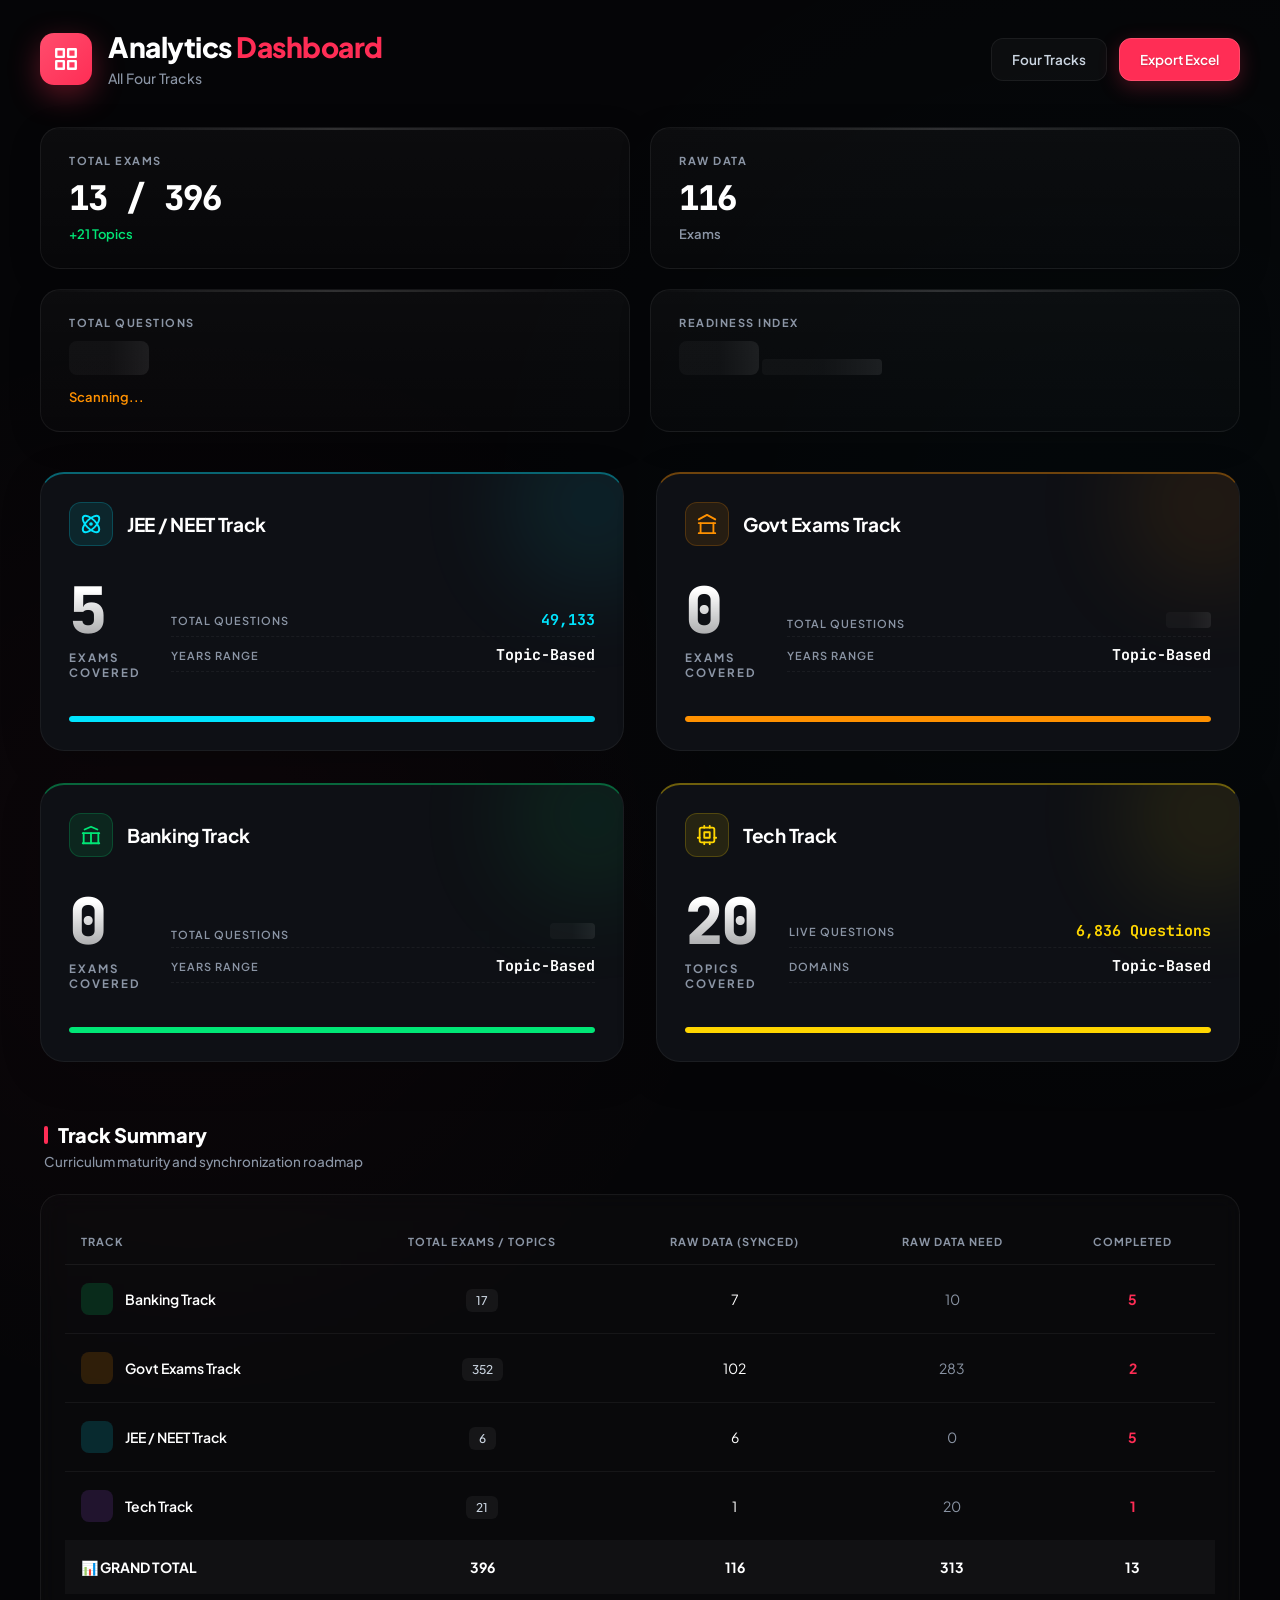
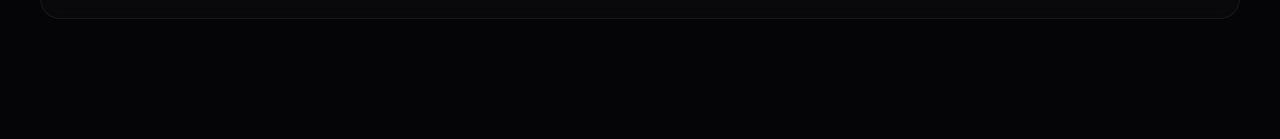
==== index.html @ f1a3d976 "feat: replace quick notes section with a track summary table and update dashboard stats layout" ====
<!DOCTYPE html>
<html lang="en">

<head>
  <meta charset="UTF-8">
  <meta name="viewport" content="width=device-width, initial-scale=1.0">
  <title>EduPath — Hackathon Analytics Dashboard</title>
  <link
    href="https://fonts.googleapis.com/css2?family=Plus+Jakarta+Sans:wght@400;500;600;700;800&family=JetBrains+Mono:wght@400;500;600;700;800&display=swap"
    rel="stylesheet">
  <style>
    :root {
      --bg-primary: #050507;
      --bg-secondary: #0a0b0f;
      --bg-card: #0e1015;
      --bg-elevated: #151820;
      --accent: #FF2D55;
      --accent-dim: rgba(255, 45, 85, 0.12);
      --accent-border: rgba(255, 45, 85, 0.28);
      --border: rgba(255, 255, 255, 0.06);
      --border-hover: rgba(255, 255, 255, 0.12);
      --text-primary: #FFFFFF;
      --text-secondary: #CBD5E1;
      --text-muted: #8b95a5;

      --green: #00E676;
      --green-dim: rgba(0, 230, 118, 0.10);
      --orange: #FF9100;
      --orange-dim: rgba(255, 145, 0, 0.10);
      --red: #FF3D00;
      --red-dim: rgba(255, 61, 0, 0.10);
      --blue: #00E5FF;
      --blue-dim: rgba(0, 229, 255, 0.10);
      --purple: #FFD600;
      --purple-dim: rgba(255, 214, 0, 0.10);

      --ease: cubic-bezier(0.25, 1, 0.5, 1);
      --spring: cubic-bezier(0.34, 1.56, 0.64, 1);
    }

    * {
      margin: 0;
      padding: 0;
      box-sizing: border-box;
    }

    body {
      font-family: 'Plus Jakarta Sans', sans-serif;
      background: var(--bg-primary);
      background-image:
        radial-gradient(circle at 15% 50%, rgba(255, 45, 85, 0.03) 0%, transparent 40%),
        radial-gradient(circle at 85% 30%, rgba(0, 229, 255, 0.02) 0%, transparent 40%);
      color: var(--text-primary);
      min-height: 100vh;
      padding: 32px 40px 60px;
      -webkit-font-smoothing: antialiased;
    }

    @keyframes fadeUp {
      from {
        opacity: 0;
        transform: translateY(24px);
      }

      to {
        opacity: 1;
        transform: translateY(0);
      }
    }

    /* ── HEADER ── */
    .header {
      max-width: 100%;
      margin: 0 auto 40px;
      display: flex;
      justify-content: space-between;
      align-items: center;
      animation: fadeUp 0.6s var(--ease) both;
    }

    .logo-area {
      display: flex;
      align-items: center;
      gap: 16px;
    }

    .logo-box {
      width: 52px;
      height: 52px;
      background: linear-gradient(135deg, #ff4d6d, var(--accent));
      border-radius: 14px;
      display: flex;
      align-items: center;
      justify-content: center;
      box-shadow: 0 10px 30px rgba(255, 45, 85, 0.35);
    }

    .logo-box svg {
      width: 26px;
      height: 26px;
      color: #fff;
    }

    .title-h {
      font-size: 28px;
      font-weight: 800;
      letter-spacing: -0.5px;
      line-height: 1.1;
    }

    .title-h span {
      color: var(--accent);
    }

    .sub-h {
      font-size: 14px;
      color: var(--text-muted);
      margin-top: 6px;
      font-weight: 500;
      letter-spacing: 0.2px;
    }

    .nav-group {
      display: flex;
      gap: 12px;
    }

    .nav-btn {
      padding: 12px 20px;
      background: rgba(255, 255, 255, 0.03);
      border: 1px solid var(--border);
      backdrop-filter: blur(10px);
      border-radius: 12px;
      color: var(--text-secondary);
      text-decoration: none;
      font-size: 13.5px;
      font-weight: 600;
      transition: all 0.25s var(--ease);
    }

    .nav-btn:hover {
      background: rgba(255, 255, 255, 0.08);
      border-color: var(--border-hover);
      transform: translateY(-2px);
      color: #fff;
    }

    .nav-btn.primary {
      background: var(--accent);
      border: 1px solid #ff4d6d;
      color: #fff;
      box-shadow: 0 6px 20px rgba(255, 45, 85, 0.25);
      text-shadow: 0 1px 2px rgba(0, 0, 0, 0.2);
    }

    .nav-btn.primary:hover {
      background: #ff1a43;
      box-shadow: 0 8px 26px rgba(255, 45, 85, 0.4);
    }

    /* ── TOP STATS ── */
    .stats-grid {
      display: grid;
      grid-template-columns: repeat(4, 1fr);
      gap: 20px;
      max-width: 100%;
      margin: 0 auto 40px;
      animation: fadeUp 0.6s 0.1s var(--ease) both;
    }

    .stat-card {
      background: linear-gradient(180deg, rgba(255, 255, 255, 0.03) 0%, rgba(255, 255, 255, 0.01) 100%);
      border: 1px solid var(--border);
      padding: 26px 28px;
      border-radius: 20px;
      position: relative;
      overflow: hidden;
      box-shadow: 0 8px 32px rgba(0, 0, 0, 0.2);
    }

    .stat-card::after {
      content: '';
      position: absolute;
      top: 0;
      left: 0;
      right: 0;
      height: 2px;
      background: linear-gradient(90deg, transparent, rgba(255, 255, 255, 0.15), transparent);
    }

    .stat-label {
      font-size: 11px;
      font-weight: 700;
      text-transform: uppercase;
      letter-spacing: 1.5px;
      color: var(--text-muted);
      margin-bottom: 12px;
      display: block;
    }

    .stat-value {
      font-family: 'JetBrains Mono', monospace;
      font-size: 34px;
      font-weight: 800;
      color: #fff;
      line-height: 1.1;
      letter-spacing: -1px;
    }

    .stat-trend {
      font-size: 13px;
      margin-top: 10px;
      font-weight: 600;
      display: flex;
      align-items: center;
      gap: 6px;
    }

    .trend-up {
      color: var(--green);
    }

    .trend-neutral {
      color: var(--orange);
    }

    /* ── MAIN CONTENT ── */
    .dashboard-main {
      max-width: 100%;
      margin: 0 auto;
      display: block;
      animation: fadeUp 0.6s 0.2s var(--ease) both;
    }

    .cat-reports {
      display: grid;
      grid-template-columns: repeat(4, 1fr);
      gap: 32px;
      margin-bottom: 60px;
    }

    /* ── TRACK CARDS ── */
    .report-box {
      background: var(--bg-card);
      border: 1px solid var(--border);
      border-radius: 24px;
      padding: 28px;
      transition: transform 0.4s var(--spring), border-color 0.3s, box-shadow 0.4s;
      text-decoration: none;
      color: inherit;
      display: flex;
      flex-direction: column;
      justify-content: space-between;
      position: relative;
      overflow: hidden;
      box-shadow: 0 10px 40px rgba(0, 0, 0, 0.2);
    }

    .report-box:hover {
      transform: translateY(-4px) scale(1.01);
      border-color: rgba(255, 255, 255, 0.15);
    }

    .box-glow {
      position: absolute;
      top: -40px;
      right: -40px;
      width: 140px;
      height: 140px;
      border-radius: 50%;
      filter: blur(60px);
      opacity: 0.15;
      pointer-events: none;
      transition: opacity 0.4s;
    }

    .report-box:hover .box-glow {
      opacity: 0.35;
    }

    .box-head {
      display: flex;
      align-items: center;
      gap: 14px;
      position: relative;
      z-index: 2;
    }

    .box-icon {
      width: 44px;
      height: 44px;
      border-radius: 12px;
      display: flex;
      align-items: center;
      justify-content: center;
      border: 1px solid rgba(255, 255, 255, 0.05);
    }

    .box-icon svg {
      width: 22px;
      height: 22px;
    }

    .box-title {
      font-size: 19px;
      font-weight: 700;
      letter-spacing: -0.3px;
      color: #fff;
    }

    .box-body {
      display: flex;
      align-items: flex-end;
      justify-content: space-between;
      margin: 32px 0 24px;
      position: relative;
      z-index: 2;
    }

    .box-main-stat {
      display: flex;
      flex-direction: column;
    }

    .main-stat-num {
      font-size: 64px;
      font-weight: 800;
      line-height: 1;
      font-family: 'JetBrains Mono', monospace;
      letter-spacing: -2px;
      margin-bottom: 8px;
      background: linear-gradient(180deg, #fff 20%, rgba(255, 255, 255, 0.6) 100%);
      -webkit-background-clip: text;
      background-clip: text;
      -webkit-text-fill-color: transparent;
    }

    .main-stat-lbl {
      font-size: 11.5px;
      font-weight: 700;
      text-transform: uppercase;
      letter-spacing: 2px;
      color: var(--text-muted);
    }

    .box-sub-stats {
      width: 100%;
      display: block;
    }

    .m-row {
      display: flex;
      flex-direction: row;
      justify-content: space-between;
      align-items: baseline;
      margin-bottom: 8px;
      border-bottom: 1px dashed rgba(255, 255, 255, 0.05);
      padding-bottom: 6px;
    }

    .m-lbl {
      font-size: 11px;
      color: var(--text-muted);
      font-weight: 600;
      text-transform: uppercase;
      letter-spacing: 1px;
    }

    .m-val {
      font-family: 'JetBrains Mono', monospace;
      font-size: 15px;
      font-weight: 700;
      color: #fff;
    }

    .progress-bg {
      height: 6px;
      background: rgba(255, 255, 255, 0.06);
      border-radius: 10px;
      overflow: hidden;
      position: relative;
      z-index: 2;
      margin-top: 12px;
    }

    .progress-fill {
      height: 100%;
      border-radius: 10px;
      transition: width 1s var(--ease);
      box-shadow: 0 0 10px currentColor;
    }

    .progress-text {
      display: block;
      text-align: right;
      font-size: 11px;
      font-weight: 700;
      font-family: 'JetBrains Mono', monospace;
      margin-top: 6px;
      letter-spacing: 0.5px;
      z-index: 2;
      position: relative;
    }

    /* ── UTILS ── */
    .ic-entrance {
      background: var(--blue-dim);
      color: var(--blue);
      border-color: rgba(0, 229, 255, 0.2);
    }

    .ic-govt {
      background: var(--orange-dim);
      color: var(--orange);
      border-color: rgba(255, 145, 0, 0.2);
    }

    .ic-banking {
      background: var(--green-dim);
      color: var(--green);
      border-color: rgba(0, 230, 118, 0.2);
    }

    .ic-tech {
      background: var(--purple-dim);
      color: var(--purple);
      border-color: rgba(255, 214, 0, 0.2);
    }


    @media (max-width: 1400px) {
      .dashboard-main {
        grid-template-columns: 1fr;
      }

      .cat-reports {
        grid-template-columns: repeat(2, 1fr);
      }

      .stats-grid {
        grid-template-columns: repeat(2, 1fr);
      }
    }

    @media (max-width: 800px) {
      .cat-reports {
        grid-template-columns: 1fr;
      }

      .stats-grid {
        grid-template-columns: 1fr;
      }

      .qn-grid {
        grid-template-columns: 1fr;
      }

      body {
        padding: 20px;
      }
    }

    /* ── SKELETON LOADER ── */
    @keyframes shimmer {
      0% {
        background-position: -200% 0;
      }

      100% {
        background-position: 200% 0;
      }
    }

    .skeleton:empty {
      display: inline-block;
      border-radius: 6px;
      background: linear-gradient(90deg, rgba(255, 255, 255, 0.03) 25%, rgba(255, 255, 255, 0.08) 50%, rgba(255, 255, 255, 0.03) 75%);
      background-size: 200% 100%;
      animation: shimmer 1.5s infinite linear;
      user-select: none;
      min-height: 1em;
    }

    .stat-value.skeleton:empty {
      min-width: 80px;
      height: 34px;
      border-radius: 8px;
    }

    .main-stat-num.skeleton:empty {
      min-width: 100px;
      height: 50px;
      border-radius: 12px;
      margin-bottom: 8px;
    }

    .m-val.skeleton:empty {
      min-width: 45px;
      height: 16px;
      border-radius: 4px;
    }

    .stat-trend.skeleton:empty {
      min-width: 120px;
      height: 16px;
      border-radius: 4px;
      margin-top: 10px;
    }

    /* ── TRACK SUMMARY TABLE ── */
    .summary-table-wrapper {
        margin: 0 0 40px;
        padding: 24px;
        background: rgba(255, 255, 255, 0.02);
        border: 1px solid var(--border);
        border-radius: 20px;
        overflow-x: auto;
        backdrop-filter: blur(10px);
    }
    .summary-table {
        width: 100%;
        border-collapse: collapse;
        color: var(--text-primary);
        font-size: 14px;
    }
    .summary-table th {
        padding: 16px;
        color: var(--text-muted);
        text-transform: uppercase;
        font-size: 11px;
        letter-spacing: 1px;
        border-bottom: 1px solid var(--border);
    }
    .summary-table th:not(:first-child), 
    .summary-table td:not(:first-child) {
        text-align: center;
    }
    .summary-table th:first-child,
    .summary-table td:first-child {
        text-align: left;
    }
    .summary-table td {
        padding: 18px 16px;
        border-bottom: 1px solid rgba(255,255,255,0.05);
        vertical-align: middle;
    }
    .summary-table tr:hover td {
        background: rgba(255,255,255,0.02);
    }
    .summary-table tr:last-child td {
        border-bottom: none;
    }
    .track-name-cell {
        display: flex;
        align-items: center;
        gap: 12px;
        font-weight: 600;
    }
    .track-icon {
        width: 32px;
        height: 32px;
        border-radius: 8px;
        display: flex;
        align-items: center;
        justify-content: center;
        font-size: 14px;
    }
    .track-icon.banking { background: rgba(0, 230, 118, 0.15); color: #00e676; }
    .track-icon.govt { background: rgba(255, 145, 0, 0.15); color: #ff9100; }
    .track-icon.jee { background: rgba(0, 229, 255, 0.15); color: #00e5ff; }
    .track-icon.tech { background: rgba(168, 85, 247, 0.15); color: #a855f7; }
    
    .count-pill {
        padding: 4px 10px;
        background: rgba(255,255,255,0.05);
        border-radius: 6px;
        font-size: 12px;
        font-weight: 500;
        color: var(--text-secondary);
    }
    .grand-total-row {
        background: rgba(255,255,255,0.03);
        font-weight: 700;
        color: #fff;
    }

    /* ── SECTION HEADERS ── */
    .qn-header {
      margin-bottom: 24px;
      padding-left: 4px;
    }
    .qn-title {
      font-size: 20px;
      font-weight: 800;
      color: #fff;
      letter-spacing: -0.3px;
      display: flex;
      align-items: center;
      gap: 10px;
    }
    .qn-title::before {
      content: '';
      width: 4px;
      height: 18px;
      background: var(--accent);
      border-radius: 4px;
    }
    .qn-sub {
      font-size: 13.5px;
      color: var(--text-muted);
      margin-top: 6px;
      font-weight: 500;
    }
  </style>
</head>

<body>

  <!-- ══ SVG SPRITE ══ -->
  <svg xmlns="http://www.w3.org/2000/svg" style="display:none">
    <symbol id="ic-dash" viewBox="0 0 24 24" fill="none" stroke="currentColor" stroke-width="2.2" stroke-linecap="round"
      stroke-linejoin="round">
      <rect x="3" y="3" width="7" height="7" />
      <rect x="14" y="3" width="7" height="7" />
      <rect x="14" y="14" width="7" height="7" />
      <rect x="3" y="14" width="7" height="7" />
    </symbol>
    <symbol id="ic-check" viewBox="0 0 24 24" fill="none" stroke="currentColor" stroke-width="3" stroke-linecap="round"
      stroke-linejoin="round">
      <polyline points="20 6 9 17 4 12" />
    </symbol>
    <symbol id="ic-msg" viewBox="0 0 24 24" fill="none" stroke="currentColor" stroke-width="2" stroke-linecap="round"
      stroke-linejoin="round">
      <path d="M21 15a2 2 0 0 1-2 2H7l-4 4V5a2 2 0 0 1 2-2h14a2 2 0 0 1 2 2z" />
    </symbol>
    <symbol id="ic-atom" viewBox="0 0 24 24" fill="none" stroke="currentColor" stroke-width="2" stroke-linecap="round"
      stroke-linejoin="round">
      <circle cx="12" cy="12" r="1" />
      <path
        d="M20.2 20.2c2.04-2.03.02-7.36-4.5-11.9-4.53-4.53-9.86-6.55-11.9-4.5-2.04 2.03-.02 7.36 4.5 11.9 4.53 4.53 9.86 6.55 11.9 4.5z" />
      <path
        d="M15.7 15.7c4.52-4.54 6.54-9.87 4.5-11.9-2.03-2.04-7.36-.02-11.9 4.5-4.52 4.54-6.54 9.87-4.5 11.9 2.03 2.04 7.36.02 11.9-4.5z" />
    </symbol>
    <symbol id="ic-bank" viewBox="0 0 24 24" fill="none" stroke="currentColor" stroke-width="2" stroke-linecap="round"
      stroke-linejoin="round">
      <line x1="3" y1="21" x2="21" y2="21" />
      <line x1="3" y1="10" x2="21" y2="10" />
      <polyline points="5 6 12 3 19 6" />
      <line x1="4" y1="10" x2="4" y2="21" />
      <line x1="12" y1="10" x2="12" y2="21" />
      <line x1="20" y1="10" x2="20" y2="21" />
    </symbol>
    <symbol id="ic-cpu" viewBox="0 0 24 24" fill="none" stroke="currentColor" stroke-width="2" stroke-linecap="round"
      stroke-linejoin="round">
      <rect x="4" y="4" width="16" height="16" rx="2" />
      <rect x="9" y="9" width="6" height="6" />
      <path d="M15 2v2M15 20v2M9 2v2M9 20v2M2 15h2M20 15h2" />
    </symbol>
    <symbol id="ic-inst" viewBox="0 0 24 24" fill="none" stroke="currentColor" stroke-width="2" stroke-linecap="round"
      stroke-linejoin="round">
      <line x1="3" y1="22" x2="21" y2="22" />
      <line x1="3" y1="11" x2="21" y2="11" />
      <polyline points="5 11 5 22" />
      <polyline points="19 11 19 22" />
      <polyline points="3 7 12 2 21 7" />
    </symbol>
  </svg>

  <header class="header">
    <div class="logo-area">
      <div class="logo-box"><svg>
          <use href="#ic-dash" />
        </svg></div>
      <div>
        <div class="title-h">Analytics <span>Dashboard</span></div>
        <div class="sub-h">All Four Tracks </div>
      </div>
    </div>
    <div class="nav-group">
      <a href="Four tracks table.html" class="nav-btn">Four Tracks</a>
      <a href="https://docs.google.com/spreadsheets/d/1zqxlJxwjeiyorOr3Qex07CglcPiTfaAhg-xXi5I-AHQ/export?format=xlsx"
        class="nav-btn primary" target="_blank" download>Export Excel</a>
    </div>
  </header>

  <div class="stats-grid">
    <div class="stat-card">
      <span class="stat-label">Total Exams</span>
      <div class="stat-value" id="stat-exams">13 / 396</div>
      <div class="stat-trend trend-up" id="stat-exams-trend">+21 Topics</div>
    </div>

    <div class="stat-card">
      <span class="stat-label">Raw Data</span>
      <div class="stat-value" id="stat-raw-data">116</div>
      <div class="stat-trend" style="color: var(--text-muted)">Exams</div>
    </div>

    <div class="stat-card">
      <span class="stat-label">Total Questions</span>
      <div class="stat-value skeleton" id="stat-papers"></div>
      <div class="stat-trend trend-neutral" id="stat-papers-trend">Scanning...</div>
    </div>

    <div class="stat-card">
      <span class="stat-label">Readiness Index</span>
      <div class="stat-value skeleton" id="stat-readiness"></div>
      <div class="stat-trend trend-neutral skeleton" id="stat-readiness-trend"></div>
    </div>
  </div>

  <main class="dashboard-main">
    <div class="cat-reports">

      <!-- ENTRANCE -->
      <a href="Four tracks table.html?track=JEE+%2F+NEET+Track" class="report-box"
        style="border-top: 2px solid rgba(0,229,255,0.4);">
        <div class="box-glow" style="background: var(--blue);"></div>
        <div class="box-head">
          <div class="box-icon ic-entrance"><svg>
              <use href="#ic-atom" />
            </svg></div>
          <div class="box-title">JEE / NEET Track</div>
        </div>

        <div class="box-body">
          <div class="box-main-stat">
            <div id="cnt-jee" class="main-stat-num skeleton"></div>
            <div class="main-stat-lbl">Exams Covered</div>
          </div>
          <div class="box-sub-stats">
            <div class="m-row"><span class="m-lbl">Total Questions</span><span class="m-val skeleton" id="q-jee"
                style="color:var(--blue)"></span></div>
            <div class="m-row"><span class="m-lbl">Years Range</span><span class="m-val">2010 - 2025</span></div>
          </div>
        </div>

        <div class="progress-bg">
          <div class="progress-fill" style="width: 100%; background: var(--blue); color: var(--blue);"></div>
        </div>
      </a>

      <!-- GOVT -->
      <a href="Four tracks table.html?track=Govt+Exams+Track" class="report-box"
        style="border-top: 2px solid rgba(255,145,0,0.4);">
        <div class="box-glow" style="background: var(--orange);"></div>
        <div class="box-head">
          <div class="box-icon ic-govt"><svg>
              <use href="#ic-inst" />
            </svg></div>
          <div class="box-title">Govt Exams Track</div>
        </div>

        <div class="box-body">
          <div class="box-main-stat">
            <div id="cnt-govt" class="main-stat-num skeleton"></div>
            <div class="main-stat-lbl">Exams Covered</div>
          </div>
          <div class="box-sub-stats">
            <div class="m-row"><span class="m-lbl">Total Questions</span><span class="m-val skeleton" id="q-govt"
                style="color:var(--orange)"></span></div>
            <div class="m-row"><span class="m-lbl">Years Range</span><span class="m-val">2008 - 2026</span></div>
          </div>
        </div>

        <div class="progress-bg">
          <div class="progress-fill" style="width: 100%; background: var(--orange); color: var(--orange);"></div>
        </div>
      </a>

      <!-- BANKING -->
      <a href="Four tracks table.html?track=Banking+Track" class="report-box"
        style="border-top: 2px solid rgba(0,230,118,0.4);">
        <div class="box-glow" style="background: var(--green);"></div>
        <div class="box-head">
          <div class="box-icon ic-banking"><svg>
              <use href="#ic-bank" />
            </svg></div>
          <div class="box-title">Banking Track</div>
        </div>

        <div class="box-body">
          <div class="box-main-stat">
            <div id="cnt-banking" class="main-stat-num skeleton"></div>
            <div class="main-stat-lbl">Exams Covered</div>
          </div>
          <div class="box-sub-stats">
            <div class="m-row"><span class="m-lbl">Total Questions</span><span class="m-val skeleton" id="q-banking"
                style="color:var(--green)"></span></div>
            <div class="m-row"><span class="m-lbl">Years Range</span><span class="m-val">2012 - 2026</span></div>
          </div>
        </div>

        <div class="progress-bg">
          <div class="progress-fill" style="width: 100%; background: var(--green); color: var(--green);"></div>
        </div>
      </a>

      <!-- TECH TRACK -->
      <a href="Four tracks table.html?track=Tech+Track" class="report-box"
        style="border-top: 2px solid rgba(255,214,0,0.4);">
        <div class="box-glow" style="background: var(--purple);"></div>
        <div class="box-head">
          <div class="box-icon ic-tech"><svg>
              <use href="#ic-cpu" />
            </svg></div>
          <div class="box-title">Tech Track</div>
        </div>

        <div class="box-body">
          <div class="box-main-stat">
            <div id="cnt-tech" class="main-stat-num skeleton"></div>
            <div class="main-stat-lbl">Topics Covered</div>
          </div>
          <div class="box-sub-stats">
            <div class="m-row"><span class="m-lbl">Live Questions</span><span class="m-val skeleton" id="q-tech"
                style="color:var(--purple)"></span></div>
            <div class="m-row"><span class="m-lbl">Domains</span><span class="m-val">CS Fundamentals</span></div>
          </div>
        </div>

        <div class="progress-bg">
          <div class="progress-fill" style="width: 100%; background: var(--purple); color: var(--purple);"></div>
        </div>
      </a>

    </div>
  </main>

  <!-- 🚀 TRACK SUMMARY TABLE (REPOSITIONED BELOW CARDS) -->
  <div class="section-container" style="margin-top: 60px; margin-bottom: 60px; width: 100%; padding: 0;">
    <div class="qn-header" style="margin-bottom: 24px;">
        <div class="qn-title">Track Summary</div>
        <div class="qn-sub">Curriculum maturity and synchronization roadmap</div>
    </div>
    <div class="summary-table-wrapper">
        <table class="summary-table">
            <thead>
                <tr>
                    <th>Track</th>
                    <th>Total Exams / Topics</th>
                    <th>Raw Data (Synced)</th>
                    <th>Raw Data Need</th>
                    <th>Completed</th>
                </tr>
            </thead>
            <tbody id="track-summary-body">
                <!-- STATIC DATA PROVIDED BY USER -->
                <tr>
                    <td>
                        <div class="track-name-cell">
                            <div class="track-icon banking"><i class="fas fa-university"></i></div>
                            Banking Track
                        </div>
                    </td>
                    <td><span class="count-pill">17</span></td>
                    <td>7</td>
                    <td><span style="color: var(--text-muted)">10</span></td>
                    <td style="color: var(--accent); font-weight: 700;">5</td>
                </tr>
                <tr>
                    <td>
                        <div class="track-name-cell">
                            <div class="track-icon govt"><i class="fas fa-landmark"></i></div>
                            Govt Exams Track
                        </div>
                    </td>
                    <td><span class="count-pill">352</span></td>
                    <td>102</td>
                    <td><span style="color: var(--text-muted)">283</span></td>
                    <td style="color: var(--accent); font-weight: 700;">2</td>
                </tr>
                <tr>
                    <td>
                        <div class="track-name-cell">
                            <div class="track-icon jee"><i class="fas fa-atom"></i></div>
                            JEE / NEET Track
                        </div>
                    </td>
                    <td><span class="count-pill">6</span></td>
                    <td>6</td>
                    <td><span style="color: var(--text-muted)">0</span></td>
                    <td style="color: var(--accent); font-weight: 700;">5</td>
                </tr>
                <tr>
                    <td>
                        <div class="track-name-cell">
                            <div class="track-icon tech"><i class="fas fa-microchip"></i></div>
                            Tech Track
                        </div>
                    </td>
                    <td><span class="count-pill">21</span></td>
                    <td>1</td>
                    <td><span style="color: var(--text-muted)">20</span></td>
                    <td style="color: var(--accent); font-weight: 700;">1</td>
                </tr>
            </tbody>
            <tfoot id="track-summary-foot">
                <tr class="grand-total-row">
                    <td>📊 GRAND TOTAL</td>
                    <td>396</td>
                    <td>116</td>
                    <td>313</td>
                    <td>13</td>
                </tr>
            </tfoot>
        </table>
    </div>
  </div>


  <script>
    function animateValue(id, start, end, duration, formatStr = false) {
      const obj = document.getElementById(id);
      if (!obj) return;
      let startTimestamp = null;
      const step = (timestamp) => {
        if (!startTimestamp) startTimestamp = timestamp;
        const progress = Math.min((timestamp - startTimestamp) / duration, 1);
        // easeOut function
        const easeProgress = 1 - Math.pow(1 - progress, 3);
        const val = Math.floor(easeProgress * (end - start) + start);

        let out = val.toLocaleString();
        if (formatStr && formatStr === 'Yrs') out += ' Yrs';
        else if (formatStr) out += ' ' + formatStr;

        obj.innerHTML = out;
        if (progress < 1) {
          window.requestAnimationFrame(step);
        }
      };
      window.requestAnimationFrame(step);
    }

    // ── DYNAMIC DATA FETCH & DASHBOARD HYDRATION ──
    const TRACKS_INFO = [
      { key: "jee", name: "JEE / NEET Track", file: "data/JEE NEET Track.json" },
      { key: "govt", name: "Govt Exams Track", file: "data/Govt Exams Track.json" },
      { key: "banking", name: "Banking Track", file: "data/Banking Track.json" },
      { key: "tech", name: "Tech Track", file: "data/tech track.json" }
    ];

    async function loadDashboardData() {
      let totalExamsAll = 0;
      let totalQAll = 0;
      const results = new Array(TRACKS_INFO.length).fill(null);

      let progressData = null;
      try {
        const pRes = await fetch('/api/progress');
        if (pRes.ok) {
          progressData = await pRes.json();
        }
      } catch (err) { console.error("Progress fetch failed:", err); }

      const fetches = TRACKS_INFO.map(async (info, i) => {
        try {
          const res = await fetch(info.file);
          const rawItems = res.ok ? await res.json() : [];
          const catSet = new Set();
          rawItems.forEach(d => {
              if (d["Category"] && d["Category"] !== "Category") catSet.add(d["Category"]);
          });

          // Prefer real-time API data for counts, but fallback to JSON if API fails
          let liveTrackExams = 0;
          let liveTrackQ = 0;
          let liveTrackYears = "Topic-Based";

          if (progressData && progressData.tracks && progressData.tracks[info.name]) {
              const trackData = progressData.tracks[info.name];
              liveTrackExams = trackData.exams || 0;
              liveTrackQ = trackData.questions || 0;
              liveTrackYears = trackData.years || "2008 - 2026";
          }

          const displayExams = liveTrackExams > 0 ? liveTrackExams : (info.name === "Tech Track" ? 
              [...new Set(rawItems.filter(d => d["Track Name"] === "Tech Track" && d["Topics and Domain Covered"]).map(d => d["Topics and Domain Covered"]))].length : 
              rawItems.filter(d => d["Track Name"] === info.name).length);

          animateValue(`cnt-${info.key}`, 0, displayExams, 1200);

          let displayQ = liveTrackQ > 0 ? liveTrackQ : 0;
          if (displayQ === 0) {
              rawItems.forEach(d => {
                  if (d["Track Name"] === info.name || (info.name === "Tech Track" && d["Track Name"] === "Tech Track")) {
                      const qStr = (d["Question Count"] || '').toString().replace(/,/g, '');
                      const qMatch = qStr.match(/\d+/);
                      if (qMatch) displayQ += parseInt(qMatch[0], 10);
                  }
              });
          }
          if (displayQ > 0) {
              animateValue(`q-${info.key}`, 0, displayQ, 1400, info.name === "Tech Track" ? "Questions" : undefined);
          }

          const trackCard = document.querySelector(`#cnt-${info.key}`)?.closest('.report-box');
          if (trackCard) {
            const yrVal = trackCard.querySelector('.m-row:last-child .m-val');
            if (yrVal) yrVal.innerText = liveTrackYears;
          }

          if (progressData && progressData.tracks[info.name]) {
            const trackProg = progressData.tracks[info.name];
            let percent = 0;
            if (info.name !== "Tech Track" && trackProg.target > 0) {
              percent = (trackProg.updated / trackProg.target) * 100;
            } else if (info.name === "Tech Track") {
              percent = trackProg.target > 0 ? (trackProg.questions / 5000) * 100 : 0;
            }

            const pBarContainer = document.querySelector(`#cnt-${info.key}`)?.closest('.report-box');
            if (pBarContainer) {
              const pFill = pBarContainer.querySelector('.progress-fill');
              const pBg = pBarContainer.querySelector('.progress-bg');
              let pText = pBarContainer.querySelector('.progress-text');
              if (!pText && pBg) {
                pText = document.createElement('div');
                pText.className = 'progress-text';
                pBg.parentNode.insertBefore(pText, pBg.nextSibling);
              }
              if (pFill) {
                const finalPct = Math.min(100, Math.max(0, percent));
                pFill.style.width = finalPct + "%";
                let displayPct = Math.round(finalPct) + "%";
                if (finalPct > 0 && finalPct < 1) displayPct = "< 1%";
                if (pText) {
                  pText.innerText = displayPct + ' SYNCED';
                  pText.style.color = pFill.style.color || 'var(--text-secondary)';
                }
              }
            }
          }

          results[i] = { info, cats: Array.from(catSet) };

        } catch (err) {
          console.error("Failed to load track UI for", info.name, err);
        }
      });

      await Promise.all(fetches);

      if (progressData) {
        const examLabel = document.querySelector('#stat-exams + .stat-trend');
        if (examLabel) {
            const techCount = (progressData.tracks["Tech Track"] && progressData.tracks["Tech Track"].exams) || 21;
            examLabel.innerText = `+${techCount} Topics`;
        }

        animateValue("stat-papers", 0, progressData.totalQuestions || 0, 1400);
        const yearTrend = document.querySelector('#stat-papers + .stat-trend');
        if (yearTrend && progressData.minYear < 3000) {
            yearTrend.innerText = `${progressData.minYear} - ${progressData.maxYear}`;
        }
        
        updateReadinessUI(progressData);
      }

    }

    // ── READINESS UI UPDATER ──
    function updateReadinessUI(progressData) {
      const totalUpdated = progressData.totalUpdatedYears || 0;
      const totalTarget  = progressData.targetYears || 1;
      const pct = Math.min(100, (totalUpdated / totalTarget) * 100);
      const pctStr = pct.toFixed(1) + '%';

      const valEl   = document.getElementById('stat-readiness');
      const trendEl = document.getElementById('stat-readiness-trend');

      if (valEl) {
        valEl.classList.remove('skeleton');
        valEl.textContent = pctStr;
      }
      if (trendEl) {
        trendEl.classList.remove('skeleton');
        trendEl.innerHTML = `★ ${totalUpdated.toLocaleString()} / ${totalTarget.toLocaleString()} Years Synced`;
        trendEl.className = 'stat-trend ' + (pct >= 100 ? 'trend-up' : 'trend-neutral');
      }
    }

    async function refreshProgressUI() {
      try {
        const pRes = await fetch('/api/progress');
        if (!pRes.ok) return;
        const progressData = await pRes.json();
        if (progressData.error) return; // Still calculating from backend

        TRACKS_INFO.forEach(info => {
          if (progressData.tracks && progressData.tracks[info.name]) {
            const trackProg = progressData.tracks[info.name];
            let percent = 0;
            if (trackProg.target > 0) {
              percent = (trackProg.updated / trackProg.target) * 100;
            }

            const pBarContainer = document.querySelector(`#cnt-${info.key}`)?.closest('.report-box');
            if (pBarContainer) {
              const pFill = pBarContainer.querySelector('.progress-fill');
              let pText = pBarContainer.querySelector('.progress-text');

              if (!pText) {
                const pBg = pBarContainer.querySelector('.progress-bg');
                if (pBg) {
                  pText = document.createElement('div');
                  pText.className = 'progress-text';
                  pBg.parentNode.insertBefore(pText, pBg.nextSibling);
                }
              }

              if (pFill) {
                const finalPct = Math.min(100, Math.max(0, percent));
                pFill.style.width = finalPct + "%";

                let displayPct = Math.round(finalPct) + "%";
                if (finalPct > 0 && finalPct < 1) {
                  displayPct = "< 1%";
                }

                if (pText) {
                  pText.innerText = displayPct + ' SYNCED';
                  pText.style.color = pFill.style.color || 'var(--text-secondary)';
                }

                if (percent === 0) {
                  pFill.style.background = 'transparent';
                  pFill.style.boxShadow = 'none';
                  if (pText) {
                    pText.innerText = '0% SYNCED';
                    pText.style.color = 'var(--text-muted)';
                  }
                } else {
                  if(info.key === 'jee') pFill.style.background = 'var(--blue)';
                  if(info.key === 'govt') pFill.style.background = 'var(--orange)';
                  if(info.key === 'banking') pFill.style.background = 'var(--green)';
                  if(info.key === 'tech') pFill.style.background = 'var(--purple)';
                }
              }
            }
          }
        });

        updateReadinessUI(progressData);

        // 🚀 LIVE QUESTION COUNTS UPDATE
        if (progressData.totalQuestions) {
           const statPapers = document.getElementById('stat-papers');
           if (statPapers) {
             const curVal = statPapers.innerText.replace(/,/g,'');
             if (parseInt(curVal) !== progressData.totalQuestions) {
                animateValue("stat-papers", parseInt(curVal) || 0, progressData.totalQuestions, 1000);
             }
           }
        }

        TRACKS_INFO.forEach(info => {
           if (progressData.tracks && progressData.tracks[info.name]) {
             const trackProg = progressData.tracks[info.name];
             const qEl = document.getElementById(`q-${info.key}`);
             if (qEl && trackProg.questions) {
                 const curQ = qEl.innerText.replace(/,/g,'').match(/\d+/);
                 const oldVal = curQ ? parseInt(curQ[0]) : 0;
                 if (oldVal !== trackProg.questions) {
                    animateValue(`q-${info.key}`, oldVal, trackProg.questions, 1000, info.name === "Tech Track" ? "Questions" : undefined);
                 }
             }
           }
        });
      } catch (err) {
        console.error("Auto refresh progress failed:", err);
      }
    }

    window.onload = () => {
      loadDashboardData();
      setInterval(refreshProgressUI, 10000); // Check every 10 seconds
    };
  </script>

</body>

</html>
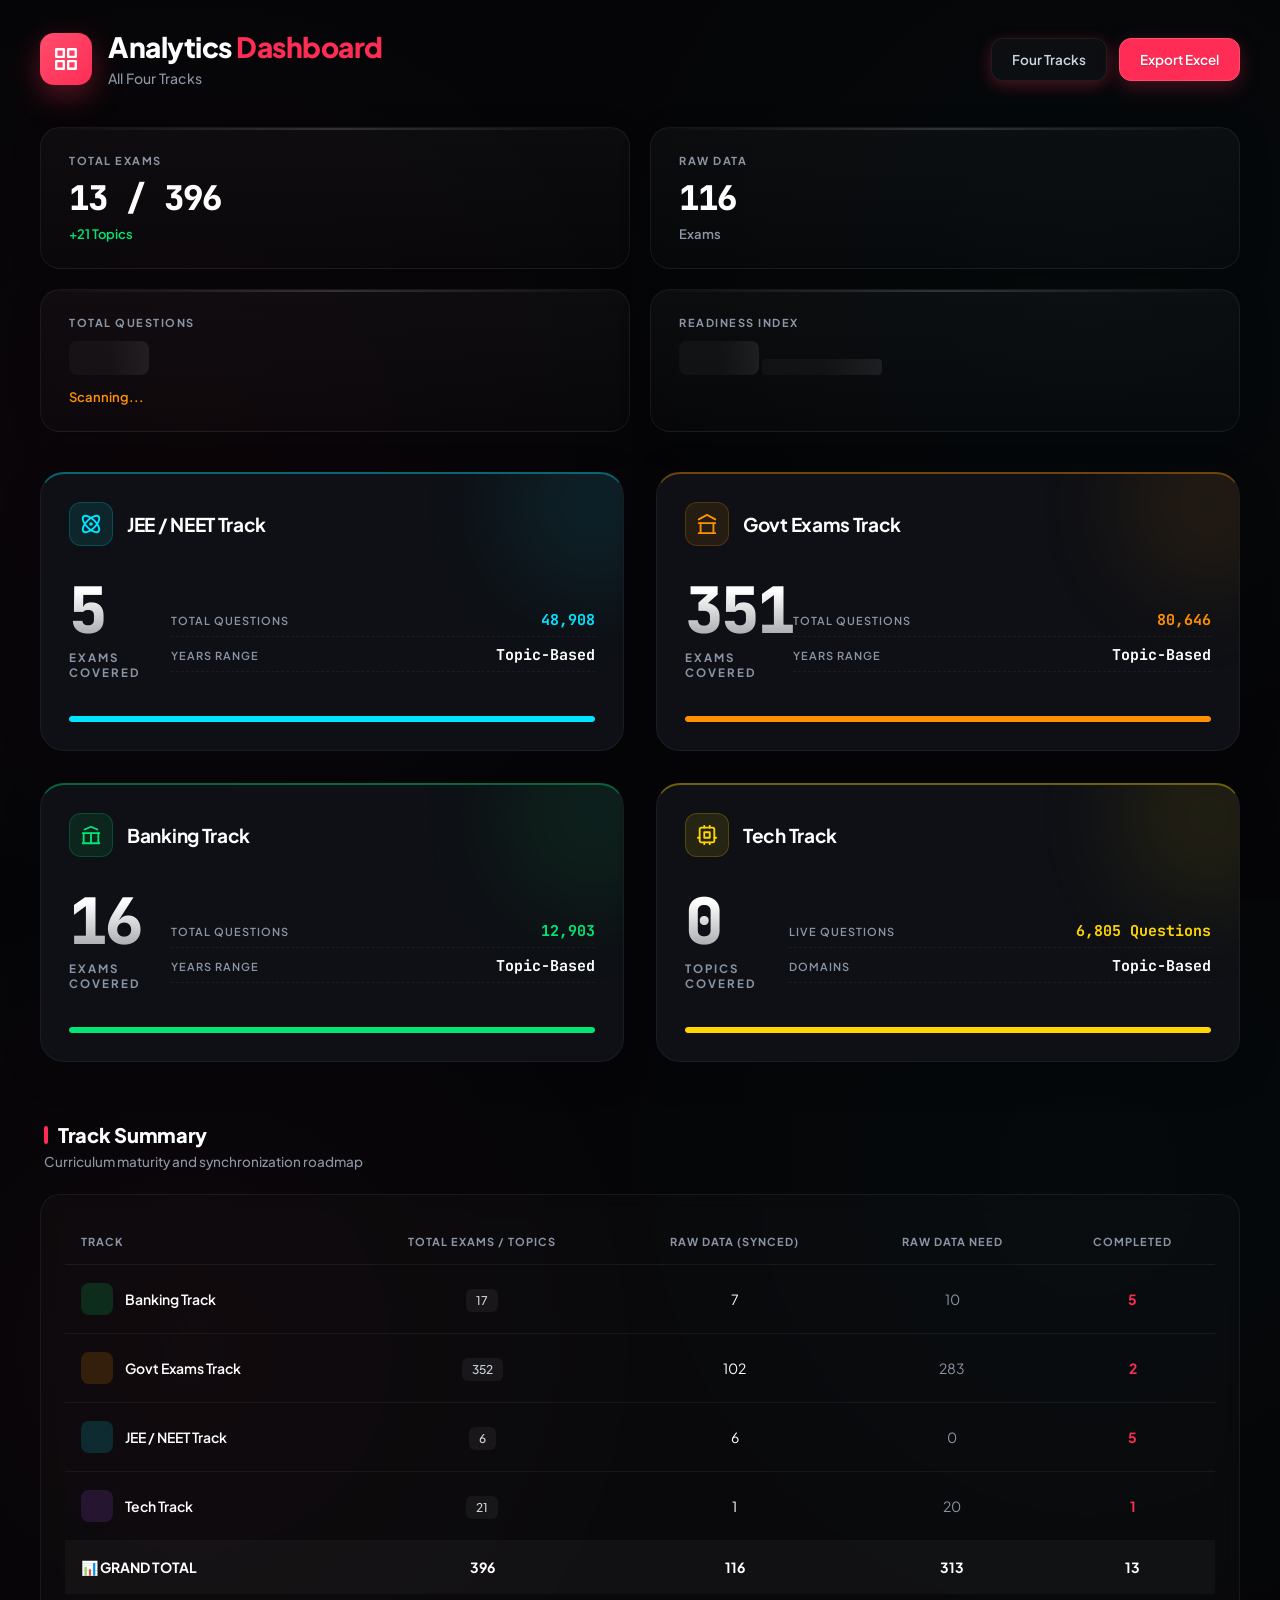
==== commit cc228e09: "feat: add new.css and new.js assets to index.html" ====
--- a/index.html
+++ b/index.html
@@ -8,6 +8,8 @@
   <link
     href="https://fonts.googleapis.com/css2?family=Plus+Jakarta+Sans:wght@400;500;600;700;800&family=JetBrains+Mono:wght@400;500;600;700;800&display=swap"
     rel="stylesheet">
+  <link rel="stylesheet" href="new.css?v=2.0">
+  <script src="new.js?v=2.1" defer></script>
   <style>
     :root {
       --bg-primary: #050507;
--- a/new.css
+++ b/new.css
@@ -0,0 +1,1204 @@
+:root {
+    --bg-primary:    #07090E;
+    --bg-secondary:  #0D1117;
+    --bg-card:       #121820;
+    --bg-elevated:   #1A2332;
+    --accent:        #FF2D55;
+    --accent-dim:    rgba(255,45,85,0.12);
+    --accent-border: rgba(255,45,85,0.28);
+    --border:        rgba(255,255,255,0.06);
+    --border-hover:  rgba(255,255,255,0.11);
+    --text-primary:  #FFFFFF;
+    --text-secondary:#CBD5E1;
+    --text-muted:    #94A3B8;
+    --green: #00D68F; --green-dim: rgba(0,214,143,0.10);
+    --orange: #FB923C; --orange-dim: rgba(251,146,60,0.10);
+    --red: #FF4D4D; --red-dim: rgba(255,77,77,0.10);
+    --yellow: #FFB800; --yellow-dim: rgba(255,184,0,0.10);
+    --purple: #A78BFA; --purple-dim: rgba(167,139,250,0.10);
+    --teal: #2DD4BF; --teal-dim: rgba(45,212,191,0.10);
+    --shadow-md: 0 12px 32px rgba(0,0,0,0.4);
+    --radius: 14px;
+    --ease: cubic-bezier(0.4, 0, 0.2, 1);
+}
+* { margin: 0; padding: 0; box-sizing: border-box; }
+body {
+    font-family: 'Plus Jakarta Sans', sans-serif;
+    background: var(--bg-primary);
+    color: var(--text-primary);
+    height: 100vh;
+    overflow: hidden;
+    -webkit-font-smoothing: antialiased;
+}
+
+/* ── SCROLLBARS ── */
+::-webkit-scrollbar {
+    width: 6px;
+    height: 6px;
+}
+::-webkit-scrollbar-track {
+    background: transparent;
+}
+::-webkit-scrollbar-thumb {
+    background: rgba(255, 255, 255, 0.1);
+    border-radius: 10px;
+}
+::-webkit-scrollbar-thumb:hover {
+    background: rgba(255, 255, 255, 0.2);
+}
+
+/* ── PAGE LOAD ANIMATION ── */
+@keyframes fadeUp {
+    from { opacity: 0; transform: translateY(18px); }
+    to   { opacity: 1; transform: translateY(0); }
+}
+@keyframes fadeIn {
+    from { opacity: 0; }
+    to   { opacity: 1; }
+}
+@keyframes slideRight {
+    from { opacity: 0; transform: translateX(-14px); }
+    to   { opacity: 1; transform: translateX(0); }
+}
+@keyframes scaleIn {
+    from { opacity: 0; transform: scale(0.96); }
+    to   { opacity: 1; transform: scale(1); }
+}
+/* ── PAGE ── */
+.page {
+    width: 100%;
+    height: 100vh;
+    padding: 32px 40px;
+    display: flex;
+    flex-direction: column;
+    animation: fadeIn 0.4s var(--ease) both;
+}
+.page-header {
+    margin-bottom: 24px;
+    display: flex;
+    justify-content: space-between;
+    align-items: flex-end;
+    flex-shrink: 0;
+    animation: fadeUp 0.5s 0.05s var(--ease) both;
+}
+.page-label {
+    display: inline-flex;
+    align-items: center;
+    gap: 6px;
+    font-size: 11px;
+    font-weight: 700;
+    letter-spacing: 1.8px;
+    text-transform: uppercase;
+    color: var(--accent);
+    margin-bottom: 10px;
+}
+.page-label::before {
+    content: '';
+    display: inline-block;
+    width: 18px; height: 2px;
+    background: var(--accent);
+    border-radius: 2px;
+}
+.page-title {
+    font-size: 26px;
+    font-weight: 800;
+    color: var(--text-primary);
+    line-height: 1.25;
+    letter-spacing: -0.4px;
+}
+.page-title span { color: var(--accent); }
+.page-sub {
+    font-size: 14px;
+    color: var(--text-secondary);
+    margin-top: 6px;
+    font-weight: 500;
+}
+.nav-btn {
+    display: flex; align-items: center; gap: 10px;
+    padding: 12px 20px;
+    background: var(--accent);
+    color: #fff;
+    text-decoration: none;
+    border-radius: 12px;
+    font-size: 13.5px;
+    font-weight: 700;
+    transition: transform 0.2s, background 0.2s, box-shadow 0.2s;
+    box-shadow: 0 4px 15px rgba(255,45,85,0.3);
+}
+.nav-btn:hover { transform: translateY(-2px); background: #ff4d6d; box-shadow: 0 6px 20px rgba(255,45,85,0.4); }
+.nav-btn svg { width: 16px; height: 16px; }
+/* ── CARD ── */
+.card {
+    background: var(--bg-card);
+    border-radius: 18px;
+    box-shadow: var(--shadow-md);
+    overflow: hidden;
+    width: 100%;
+    flex: 1;
+    min-height: 0;
+    display: flex;
+    flex-direction: column;
+    border: 1px solid var(--border);
+    animation: fadeUp 0.5s 0.1s var(--ease) both;
+}
+/* ── TABS ── */
+.tabs {
+    display: flex;
+    border-bottom: 1px solid var(--border);
+    background: var(--bg-secondary);
+    padding: 0 6px;
+    gap: 0;
+    overflow-x: auto;
+    flex-shrink: 0;
+    position: relative;
+}
+.tabs::-webkit-scrollbar { height: 0; }
+.tab-btn {
+    padding: 16px 26px;
+    border: none;
+    background: none;
+    cursor: pointer;
+    font-family: 'Plus Jakarta Sans', sans-serif;
+    font-size: 13.5px;
+    font-weight: 600;
+    color: var(--text-muted);
+    border-bottom: 2.5px solid transparent;
+    margin-bottom: -1.5px;
+    transition: color 0.22s var(--ease), border-color 0.22s var(--ease), background 0.22s var(--ease);
+    white-space: nowrap;
+    display: flex;
+    align-items: center;
+    gap: 8px;
+    border-radius: 10px 10px 0 0;
+    position: relative;
+}
+.tab-btn:hover { color: var(--text-primary); background: var(--bg-elevated); }
+.tab-btn.active {
+    color: var(--text-primary);
+    border-bottom-color: var(--accent);
+    background: var(--accent-dim);
+}
+.tab-icon {
+    width: 18px; height: 18px;
+    opacity: 0.8;
+    transition: opacity 0.2s;
+}
+.tab-btn.active .tab-icon { opacity: 1; }
+.tab-badge {
+    font-size: 10px;
+    background: var(--border);
+    color: var(--text-muted);
+    padding: 2px 7px;
+    border-radius: 20px;
+    font-weight: 700;
+    transition: background 0.2s, color 0.2s;
+}
+.tab-btn.active .tab-badge {
+    background: var(--accent);
+    color: #fff;
+}
+/* ── TAB BODY ── */
+.tab-body {
+    display: flex;
+    flex: 1;
+    min-height: 0;
+    overflow: hidden;
+}
+.tab-body.hidden { display: none; }
+
+/* Availability Badges */
+.badge-live, .badge-soon, .badge-live-sm, .badge-soon-sm {
+    font-size: 9px;
+    font-weight: 800;
+    padding: 2px 6px;
+    border-radius: 4px;
+    text-transform: uppercase;
+    letter-spacing: 0.5px;
+}
+.badge-live, .badge-live-sm {
+    background: rgba(56, 189, 248, 0.15);
+    color: #38bdf8; /* Cyan/Blue to indicate 'Available' without implying 'Complete' if empty */
+    border: 1px solid rgba(56, 189, 248, 0.3);
+}
+.badge-soon, .badge-soon-sm {
+    background: rgba(148, 163, 184, 0.1);
+    color: var(--text-muted);
+    border: 1px solid rgba(148, 163, 184, 0.2);
+}
+
+/* Minimalist Empty State */
+.minimal-empty-container {
+    padding: 60px 40px;
+    display: flex;
+    flex-direction: column;
+    align-items: center;
+    justify-content: center;
+    width: 100%;
+    margin-top: 40px;
+}
+.empty-btn {
+    background: var(--accent);
+    color: white;
+    border: none;
+    padding: 12px 28px;
+    border-radius: 10px;
+    font-weight: 700;
+    cursor: pointer;
+    transition: all 0.2s;
+}
+.empty-btn:hover {
+    transform: translateY(-2px);
+    background: var(--accent-hover);
+}
+.minimal-empty-ui {
+    max-width: 500px;
+    text-align: center;
+}
+.m-title {
+    font-size: 24px;
+    font-weight: 800;
+    color: var(--text-primary);
+    margin-bottom: 12px;
+}
+.m-title span {
+    color: var(--accent);
+}
+.m-desc {
+    color: var(--text-muted);
+    font-size: 14px;
+    line-height: 1.5;
+    margin-bottom: 24px;
+}
+.m-pills {
+    display: flex;
+    justify-content: center;
+    gap: 12px;
+}
+.m-pill {
+    font-size: 11px;
+    font-weight: 700;
+    padding: 4px 10px;
+    background: var(--bg-elevated);
+    border: 1px solid var(--border);
+    border-radius: 100px;
+    color: var(--text-secondary);
+}
+
+/* Content area (JS injection target) */
+#content-area {
+    display: flex;
+    flex: 1;
+    min-height: 0;
+    overflow: hidden;
+}
+#content-area .tab-body {
+    flex: 1;
+}
+
+/* ── LEFT SIDEBAR ── */
+.cat-list {
+    width: 260px;
+    flex-shrink: 0;
+    border-right: 1px solid var(--border);
+    padding: 14px 10px;
+    background: var(--bg-secondary);
+    overflow-y: auto;
+    height: 100%;
+    animation: slideRight 0.35s 0.15s var(--ease) both;
+}
+.cat-group-label {
+    font-size: 9.5px;
+    font-weight: 800;
+    letter-spacing: 1.5px;
+    text-transform: uppercase;
+    color: var(--text-muted);
+    padding: 8px 10px 6px;
+}
+.cat-item {
+    display: flex;
+    align-items: center;
+    justify-content: space-between;
+    padding: 10px 12px;
+    cursor: pointer;
+    transition: background 0.2s var(--ease), border-color 0.2s var(--ease), transform 0.15s var(--ease);
+    border-radius: 10px;
+    margin-bottom: 2px;
+    border: 1.5px solid transparent;
+    will-change: transform;
+}
+.cat-item:hover {
+    background: var(--bg-elevated);
+    transform: translateX(2px);
+}
+.cat-item.active {
+    background: var(--accent-dim);
+    border-color: var(--accent-border);
+    transform: translateX(3px);
+}
+.cat-item-left { display: flex; align-items: center; gap: 10px; }
+.cat-icon-wrap {
+    width: 34px; height: 34px;
+    border-radius: 9px;
+    display: flex; align-items: center; justify-content: center;
+    flex-shrink: 0;
+    transition: transform 0.2s var(--ease);
+}
+.cat-item:hover .cat-icon-wrap,
+.cat-item.active .cat-icon-wrap {
+    transform: scale(1.08);
+}
+.cat-icon-wrap svg { width: 17px; height: 17px; }
+.cat-name {
+    font-size: 13px;
+    font-weight: 700;
+    color: var(--text-secondary);
+    line-height: 1.3;
+    transition: color 0.2s;
+}
+.cat-item.active .cat-name { color: var(--accent); }
+.cat-sub-count {
+    font-size: 10.5px;
+    color: var(--text-muted);
+    margin-top: 1px;
+    font-weight: 500;
+    transition: color 0.2s;
+}
+.cat-item.active .cat-sub-count { color: #7a90e0; }
+.cat-arrow {
+    color: var(--border-hover);
+    font-size: 14px;
+    font-weight: 700;
+    flex-shrink: 0;
+    transition: color 0.2s, transform 0.2s var(--ease);
+}
+.cat-item.active .cat-arrow { color: var(--accent); transform: translateX(2px); }
+/* ── RIGHT PANEL ── */
+.sub-panel {
+    flex: 1;
+    padding: 26px 30px;
+    display: none;
+    overflow-y: auto;
+    height: 100%;
+    background: var(--bg-card);
+    animation: scaleIn 0.28s var(--ease) both;
+}
+.sub-panel.active { display: flex; flex-direction: column; }
+/* State PSC panel: remove outer padding — state-wrap handles its own */
+.sub-panel--state { padding-left: 0; padding-right: 0; padding-bottom: 0; }
+.sub-panel-header {
+    display: flex;
+    align-items: center;
+    gap: 14px;
+    margin-bottom: 22px;
+    padding-bottom: 18px;
+    border-bottom: 1px solid var(--border);
+    animation: fadeUp 0.3s var(--ease) both;
+}
+.sub-panel-icon {
+    width: 44px; height: 44px;
+    border-radius: 12px;
+    display: flex; align-items: center; justify-content: center;
+    flex-shrink: 0;
+}
+.sub-panel-icon svg { width: 22px; height: 22px; }
+.sub-panel-title {
+    font-size: 16px;
+    font-weight: 800;
+    color: var(--text-primary);
+    letter-spacing: -0.2px;
+}
+.sub-panel-desc {
+    font-size: 12px;
+    color: var(--text-muted);
+    margin-top: 3px;
+    font-weight: 500;
+}
+.sub-panel-count {
+    margin-left: auto;
+    font-size: 11.5px;
+    color: var(--text-muted);
+    background: var(--bg-elevated);
+    padding: 5px 13px;
+    border-radius: 20px;
+    font-weight: 700;
+    white-space: nowrap;
+    border: 1px solid var(--border);
+}
+/* ── GRID ── */
+.sub-grid {
+    display: grid;
+    grid-template-columns: repeat(3, 1fr);
+    gap: 11px;
+}
+.sub-grid.cols-2 { grid-template-columns: repeat(2, 1fr); }
+/* ── CARDS ── */
+.sub-card {
+    display: flex;
+    flex-direction: column;
+    gap: 8px;
+    padding: 14px 15px;
+    background: var(--bg-secondary);
+    border: 1px solid var(--border);
+    border-radius: 12px;
+    cursor: pointer;
+    text-decoration: none;
+    color: inherit;
+    position: relative;
+    overflow: hidden;
+    transition:
+    border-color 0.22s var(--ease),
+    box-shadow 0.22s var(--ease),
+    transform 0.2s var(--ease),
+    background 0.22s var(--ease);
+    will-change: transform;
+}
+/* Staggered card entrance */
+.sub-grid .sub-card {
+    opacity: 0;
+    animation: fadeUp 0.3s var(--ease) forwards;
+}
+.sub-grid .sub-card:nth-child(1)  { animation-delay: 0.04s; }
+.sub-grid .sub-card:nth-child(2)  { animation-delay: 0.08s; }
+.sub-grid .sub-card:nth-child(3)  { animation-delay: 0.11s; }
+.sub-grid .sub-card:nth-child(4)  { animation-delay: 0.14s; }
+.sub-grid .sub-card:nth-child(5)  { animation-delay: 0.17s; }
+.sub-grid .sub-card:nth-child(6)  { animation-delay: 0.20s; }
+.sub-grid .sub-card:nth-child(7)  { animation-delay: 0.23s; }
+.sub-grid .sub-card:nth-child(8)  { animation-delay: 0.26s; }
+.sub-grid .sub-card:nth-child(9)  { animation-delay: 0.29s; }
+.sub-grid .sub-card:nth-child(10) { animation-delay: 0.32s; }
+.sub-grid .sub-card:nth-child(11) { animation-delay: 0.35s; }
+.sub-grid .sub-card:nth-child(12) { animation-delay: 0.37s; }
+.sub-grid .sub-card:nth-child(13) { animation-delay: 0.39s; }
+.sub-grid .sub-card:nth-child(14) { animation-delay: 0.41s; }
+.sub-grid .sub-card:nth-child(15) { animation-delay: 0.43s; }
+.sub-card::before {
+    content: '';
+    position: absolute;
+    left: 0; top: 0; bottom: 0;
+    width: 3px;
+    background: transparent;
+    border-radius: 3px 0 0 3px;
+    transition: background 0.2s var(--ease);
+}
+.sub-card:hover {
+    border-color: var(--border-hover);
+    background: var(--bg-elevated);
+    transform: translateY(-2px);
+    box-shadow: 0 8px 24px rgba(0,0,0,0.3);
+}
+.sub-card:hover::before { background: var(--accent); }
+.sub-card-header {
+    display: flex;
+    align-items: center;
+    gap: 11px;
+    width: 100%;
+}
+.sub-card-icon {
+    width: 36px; height: 36px;
+    border-radius: 9px;
+    display: flex; align-items: center; justify-content: center;
+    flex-shrink: 0;
+    transition: transform 0.2s var(--ease);
+}
+.sub-card-icon svg { width: 18px; height: 18px; }
+.sub-card:hover .sub-card-icon { transform: scale(1.1); }
+.sub-card-body { flex: 1; min-width: 0; }
+.sub-card-name {
+    font-size: 13px;
+    font-weight: 700;
+    color: var(--text-primary);
+    line-height: 1.35;
+    transition: color 0.2s;
+}
+.sub-card:hover .sub-card-name { color: var(--accent); }
+.sub-card-tag {
+    font-size: 10px;
+    color: var(--text-muted);
+    margin-top: 2px;
+    font-weight: 500;
+    line-height: 1.4;
+}
+.sub-card-details {
+    display: grid;
+    grid-template-columns: 1fr 1fr;
+    gap: 6px;
+    margin-top: 8px;
+    padding-top: 8px;
+    border-top: 1px solid var(--border);
+    width: 100%;
+}
+.detail-item {
+    font-size: 10px;
+    color: var(--text-muted);
+    display: flex;
+    flex-direction: column;
+    gap: 2px;
+}
+.detail-label {
+    font-size: 9px;
+    text-transform: uppercase;
+    letter-spacing: 0.5px;
+    opacity: 0.7;
+}
+.detail-value {
+    font-weight: 600;
+    color: var(--text-secondary);
+    white-space: nowrap;
+    overflow: hidden;
+    text-overflow: ellipsis;
+}
+.sub-card-arrow {
+    width: 22px; height: 22px;
+    border-radius: 50%;
+    border: 1px solid var(--border);
+    display: flex; align-items: center; justify-content: center;
+    flex-shrink: 0;
+    transition: background 0.2s, border-color 0.2s, transform 0.2s var(--ease);
+    color: var(--text-muted);
+    align-self: flex-start;
+}
+.sub-card-arrow svg { width: 9px; height: 9px; }
+.sub-card:hover .sub-card-arrow {
+    background: var(--accent);
+    border-color: var(--accent);
+    color: #fff;
+    transform: translateX(2px);
+}
+/* ── DIFFICULTY BADGES ── */
+.diff {
+    font-size: 9px;
+    font-weight: 800;
+    padding: 3px 8px;
+    border-radius: 20px;
+    letter-spacing: 0.4px;
+    text-transform: uppercase;
+    flex-shrink: 0;
+    align-self: flex-start;
+}
+.diff-easy   { background: var(--green-dim);  color: var(--green); }
+.diff-medium { background: var(--yellow-dim); color: var(--yellow); }
+.diff-hard   { background: var(--red-dim);    color: var(--red); }
+/* ── COLOR CLASSES ── */
+.ic-blue   { background: var(--accent-dim); color: var(--accent); }
+.ic-green  { background: var(--green-dim);  color: var(--green);  }
+.ic-orange { background: var(--orange-dim); color: var(--orange); }
+.ic-red    { background: var(--red-dim);    color: var(--red);    }
+.ic-yellow { background: var(--yellow-dim); color: var(--yellow); }
+.ic-purple { background: var(--purple-dim); color: var(--purple); }
+.ic-teal   { background: var(--teal-dim);   color: var(--teal);   }
+.ic-pink   { background: rgba(236, 72, 153, 0.1); color: #ec4899;   }
+.ic-indigo { background: rgba(167,139,250,0.1); color: var(--purple); }
+.ic-accent { background: var(--accent-dim); color: var(--accent); }
+/* ── RESPONSIVE ── */
+@media (max-width: 1080px) { .sub-grid { grid-template-columns: repeat(2, 1fr); } }
+@media (max-width: 860px) {
+    .page { padding: 24px 20px 48px; }
+    .tab-btn { padding: 13px 16px; font-size: 12.5px; }
+    .tab-body { flex-direction: column; }
+    .cat-list {
+        width: 100%; border-right: none; border-bottom: 1.5px solid var(--border);
+        display: flex; flex-wrap: wrap; gap: 6px; padding: 12px;
+        animation: none;
+    }
+    .cat-group-label { display: none; }
+    .cat-item { border-radius: 100px; padding: 8px 14px; }
+    .cat-icon-wrap, .cat-sub-count, .cat-arrow { display: none; }
+    .sub-panel { padding: 18px; }
+    .sub-grid { grid-template-columns: 1fr 1fr; }
+}
+@media (max-width: 560px) {
+    .sub-grid, .sub-grid.cols-2 { grid-template-columns: 1fr; }
+}
+
+/* ── DATA HIGHLIGHT ── */
+.detail-value.has-data {
+    color: var(--green);
+    font-weight: 700;
+}
+.ic-globe { background: rgba(56,189,248,0.1); color: #38bdf8; }
+
+/* ═══════════════════════════════════════════
+   STATE PSC — two-level layout
+══════════════════════════════════════════════ */
+.hidden { display: none !important; }
+
+/* Scrollable container inside the panel */
+.state-wrap {
+    flex: 1;
+    display: flex;
+    flex-direction: column;
+    overflow-y: auto;
+}
+.state-wrap::-webkit-scrollbar { width: 4px; }
+.state-wrap::-webkit-scrollbar-thumb { background: rgba(255,255,255,0.07); border-radius: 4px; }
+
+/* State search bar */
+.state-search-wrap {
+    position: relative;
+    margin-bottom: 16px;
+}
+.state-search {
+    width: 100%;
+    background: var(--bg-secondary);
+    border: 1px solid var(--border);
+    border-radius: 10px;
+    padding: 10px 14px 10px 38px;
+    color: var(--text-primary);
+    font-family: 'Plus Jakarta Sans', sans-serif;
+    font-size: 13px;
+    outline: none;
+    transition: border-color 0.2s, box-shadow 0.2s;
+}
+.state-search::placeholder { color: var(--text-muted); }
+.state-search:focus {
+    border-color: var(--accent-border);
+    box-shadow: 0 0 0 3px var(--accent-dim);
+}
+.sstate-ico {
+    position: absolute;
+    left: 12px; top: 50%;
+    transform: translateY(-50%);
+    color: var(--text-muted);
+    pointer-events: none;
+    display: flex;
+}
+
+/* State button grid */
+.sgrid {
+    display: grid;
+    grid-template-columns: repeat(auto-fill, minmax(170px, 1fr));
+    gap: 8px;
+    margin-bottom: 28px;
+}
+.sbtn {
+    background: var(--bg-secondary);
+    border: 1px solid var(--border);
+    border-radius: 10px;
+    padding: 12px 14px;
+    cursor: pointer;
+    text-align: left;
+    font-family: 'Plus Jakarta Sans', sans-serif;
+    display: flex;
+    align-items: center;
+    gap: 10px;
+    transition: background 0.15s, border-color 0.15s, transform 0.12s;
+}
+.sbtn:hover {
+    background: var(--bg-elevated);
+    border-color: var(--border-hover);
+    transform: translateY(-1px);
+}
+.sbtn.active {
+    background: var(--accent-dim);
+    border-color: var(--accent-border);
+}
+.sbtn-icon {
+    width: 28px; height: 28px;
+    border-radius: 7px;
+    display: flex; align-items: center; justify-content: center;
+    flex-shrink: 0;
+    border: 1px solid rgba(255,255,255,0.05);
+    transition: transform 0.15s;
+}
+.sbtn:hover .sbtn-icon { transform: scale(1.08); }
+.sbn {
+    font-size: 11.5px;
+    font-weight: 700;
+    color: var(--text-secondary);
+    transition: color 0.15s;
+    white-space: nowrap;
+    overflow: hidden;
+    text-overflow: ellipsis;
+}
+.sbtn.active .sbn { color: var(--accent); }
+.sbc {
+    font-size: 9px;
+    color: var(--text-muted);
+    margin-top: 1px;
+    font-weight: 500;
+}
+
+/* State exam panel wrapper */
+.state-exam-panel {
+    display: flex;
+    flex-direction: column;
+    flex: 1;
+}
+
+/* State drill-down header: title / badge / back button */
+.se-head {
+    display: flex;
+    align-items: center;
+    gap: 10px;
+    margin-bottom: 14px;
+    padding-top: 2px;
+}
+.se-title {
+    font-size: 15px;
+    font-weight: 800;
+    color: var(--text-primary);
+}
+.se-badge {
+    font-size: 10px;
+    font-weight: 700;
+    color: var(--accent);
+    background: var(--accent-dim);
+    padding: 2px 10px;
+    border-radius: 20px;
+    border: 1px solid var(--accent-border);
+}
+.se-back {
+    margin-left: auto;
+    background: none;
+    border: 1px solid var(--border);
+    color: var(--text-secondary);
+    font-family: 'Plus Jakarta Sans', sans-serif;
+    font-size: 11.5px;
+    font-weight: 600;
+    padding: 5px 12px;
+    border-radius: 8px;
+    cursor: pointer;
+    display: flex;
+    align-items: center;
+    gap: 5px;
+    transition: background 0.15s, border-color 0.15s, color 0.15s;
+}
+.se-back:hover {
+    border-color: var(--border-hover);
+    color: var(--text-primary);
+    background: var(--bg-elevated);
+}
+
+/* ── EXAM CARD GRID (State PSC style) ── */
+.egrid {
+    display: grid;
+    grid-template-columns: repeat(auto-fill, minmax(300px, 1fr));
+    gap: 10px;
+}
+
+.ecard {
+    display: flex;
+    align-items: flex-start;
+    gap: 12px;
+    padding: 13px 14px;
+    background: var(--bg-secondary);
+    border: 1px solid var(--border);
+    border-radius: 11px;
+    cursor: pointer;
+    text-decoration: none;
+    color: inherit;
+    position: relative;
+    overflow: hidden;
+    transition: border-color 0.2s, background 0.2s, box-shadow 0.2s, transform 0.18s;
+    will-change: transform;
+    opacity: 0;
+    animation: fadeUp 0.3s var(--ease) forwards;
+}
+.ecard::before {
+    content: '';
+    position: absolute;
+    left: 0; top: 0; bottom: 0;
+    width: 3px;
+    background: transparent;
+    border-radius: 3px 0 0 3px;
+    transition: background 0.2s;
+}
+.ecard:hover {
+    border-color: var(--border-hover);
+    background: var(--bg-elevated);
+    transform: translateY(-2px);
+    box-shadow: 0 6px 24px rgba(0,0,0,0.3);
+}
+.ecard:hover::before { background: var(--accent); }
+
+/* Card icon */
+.eico {
+    width: 36px; height: 36px;
+    border-radius: 9px;
+    display: flex; align-items: center; justify-content: center;
+    flex-shrink: 0;
+    border: 1px solid rgba(255,255,255,0.06);
+    transition: transform 0.2s;
+}
+.ecard:hover .eico { transform: scale(1.1); }
+
+/* Card body */
+.ebody { flex: 1; min-width: 0; }
+.ename {
+    font-size: 12.5px;
+    font-weight: 700;
+    color: var(--text-primary);
+    line-height: 1.35;
+    margin-bottom: 5px;
+    transition: color 0.15s;
+}
+.ecard:hover .ename { color: #fff; }
+
+/* Meta row: body name + level tag */
+.emeta {
+    display: flex;
+    align-items: center;
+    gap: 5px;
+    flex-wrap: wrap;
+    margin-bottom: 4px;
+}
+.econd {
+    font-size: 10px;
+    color: var(--text-muted);
+    font-weight: 500;
+}
+.etag {
+    font-size: 8.5px;
+    font-weight: 700;
+    padding: 2px 8px;
+    border-radius: 20px;
+    border: 1px solid transparent;
+    white-space: nowrap;
+    flex-shrink: 0;
+    letter-spacing: 0.2px;
+}
+.tg-orange {
+    background: var(--orange-dim);
+    color: var(--orange);
+    border-color: rgba(251,146,60,0.25);
+}
+.tg-blue {
+    background: var(--accent-dim);
+    color: var(--accent);
+    border-color: var(--accent-border);
+}
+.tg-green {
+    background: var(--green-dim);
+    color: var(--green);
+    border-color: rgba(0,214,143,0.25);
+}
+
+/* ── YEAR CARDS ── */
+.year-grid {
+    display: grid;
+    grid-template-columns: repeat(auto-fill, minmax(140px, 1fr));
+    gap: 16px;
+    padding: 20px;
+    animation: fadeIn 0.4s var(--ease);
+}
+.year-card {
+    background: rgba(255, 255, 255, 0.03);
+    border: 1px solid rgba(255, 255, 255, 0.08);
+    border-radius: 12px;
+    padding: 14px 10px;
+    text-align: center;
+    cursor: pointer;
+    transition: all 0.2s var(--ease);
+    display: flex;
+    flex-direction: column;
+    align-items: center;
+    gap: 6px;
+    min-height: 80px;
+}
+
+.year-card:hover {
+    background: rgba(255, 255, 255, 0.08);
+    border-color: var(--accent);
+    transform: translateY(-2px);
+    box-shadow: 0 4px 15px rgba(0, 0, 0, 0.2);
+}
+
+.year-card__year {
+    font-size: 18px;
+    font-weight: 700;
+    color: rgba(255, 255, 255, 0.8);
+    transition: color 0.2s;
+}
+
+.year-card:hover .year-card__year {
+    color: #fff;
+}
+
+.year-card__badge {
+    font-size: 9px;
+    font-weight: 700;
+    text-transform: uppercase;
+    letter-spacing: 0.5px;
+    padding: 2px 8px;
+    border-radius: 6px;
+    background: rgba(255, 255, 255, 0.05);
+    color: rgba(255, 255, 255, 0.4);
+}
+
+/* 🟢 SYNCED (Normal) */
+.year-card:not(.year-card--not-conducted):not(.year-card--pending) {
+    background: rgba(255, 255, 255, 0.04);
+}
+
+/* 🔴 NOT CONDUCTED */
+.year-card--not-conducted {
+    border-style: dashed;
+    border-color: rgba(255, 77, 77, 0.2);
+    opacity: 0.7;
+}
+
+.year-card--not-conducted .year-card__year {
+    color: rgba(255, 77, 77, 0.4);
+    text-decoration: line-through;
+    text-decoration-color: rgba(255, 77, 77, 0.3);
+}
+
+.year-card--not-conducted .year-card__badge {
+    background: rgba(255, 77, 77, 0.1);
+    color: #ff4d4d;
+}
+
+/* ⚪ PENDING / COMING SOON */
+.year-card--pending {
+    border-style: dashed;
+    border-color: rgba(255, 255, 255, 0.1);
+    opacity: 0.6;
+}
+
+.year-card--pending .year-card__year {
+    color: rgba(255, 255, 255, 0.3);
+}
+
+
+/* ── PAPER CARDS ── */
+.paper-grid {
+    display: grid;
+    grid-template-columns: repeat(auto-fill, minmax(280px, 1fr));
+    gap: 16px;
+    padding: 20px;
+}
+.paper-card {
+    background: var(--bg-secondary);
+    border: 1px solid var(--border);
+    border-radius: 14px;
+    padding: 18px;
+    cursor: pointer;
+    transition: all 0.2s var(--ease);
+    display: flex;
+    flex-direction: column;
+    gap: 12px;
+    position: relative;
+    overflow: hidden;
+}
+.paper-card:hover {
+    background: var(--bg-elevated);
+    border-color: var(--border-hover);
+    transform: translateY(-2px);
+    box-shadow: var(--shadow-md);
+}
+.paper-card h4 {
+    font-size: 15px;
+    font-weight: 700;
+    color: var(--text-primary);
+    line-height: 1.4;
+}
+.paper-card p {
+    font-size: 12px;
+    color: var(--text-muted);
+    display: flex;
+    align-items: center;
+    gap: 6px;
+}
+.paper-card p::before {
+    content: '';
+    display: inline-block;
+    width: 6px; height: 6px;
+    background: var(--accent);
+    border-radius: 50%;
+}
+
+/* ── QUESTION CARDS ── */
+.question-container {
+    padding: 30px;
+    max-width: 100%;
+    margin: 0 auto;
+    width: 100%;
+}
+.question-card {
+    background: var(--bg-secondary);
+    border: 1px solid var(--border);
+    border-radius: 16px;
+    padding: 24px;
+    margin-bottom: 24px;
+    animation: fadeUp 0.4s var(--ease) both;
+}
+.question-card h4 {
+    font-size: 16px;
+    font-weight: 600;
+    margin-bottom: 20px;
+    line-height: 1.6;
+    color: var(--text-primary);
+}
+.options-list {
+    display: flex;
+    flex-direction: column;
+    gap: 10px;
+}
+.option {
+    padding: 14px 18px;
+    background: var(--bg-card);
+    border: 1px solid var(--border);
+    border-radius: 10px;
+    font-size: 14px;
+    color: var(--text-secondary);
+    cursor: pointer;
+    transition: all 0.2s;
+    display: flex;
+    align-items: center;
+    gap: 12px;
+}
+.option:hover {
+    background: var(--bg-elevated);
+    border-color: var(--border-hover);
+    color: var(--text-primary);
+}
+.option::before {
+    content: '';
+    width: 18px; height: 18px;
+    border: 2px solid var(--border);
+    border-radius: 50%;
+    flex-shrink: 0;
+}
+.option.selected {
+    background: var(--accent-dim);
+    border-color: var(--accent);
+    color: var(--text-primary);
+}
+.option.selected::before {
+    background: var(--accent);
+    border-color: var(--accent);
+    box-shadow: inset 0 0 0 3px var(--bg-card);
+}
+
+.answer-box {
+    margin-top: 20px;
+    padding-top: 20px;
+    border-top: 1px solid var(--border);
+}
+.show-answer-btn {
+    background: var(--bg-elevated);
+    border: 1px solid var(--border);
+    color: var(--text-secondary);
+    padding: 8px 16px;
+    border-radius: 8px;
+    font-size: 12px;
+    font-weight: 700;
+    cursor: pointer;
+    transition: all 0.2s;
+}
+.show-answer-btn:hover {
+    background: var(--border-hover);
+    color: var(--text-primary);
+}
+.explanation {
+    margin-top: 14px;
+    font-size: 13px;
+    color: var(--text-muted);
+    line-height: 1.6;
+    background: rgba(0,214,143,0.05);
+    padding: 12px;
+    border-left: 3px solid var(--green);
+    border-radius: 4px;
+}
+
+/* ── UTILS ── */
+.header-actions {
+    display: flex;
+    align-items: center;
+    gap: 12px;
+    margin-bottom: 20px;
+    padding: 0 20px;
+}
+.back-link {
+    font-size: 13px;
+    font-weight: 600;
+    color: var(--accent);
+    cursor: pointer;
+    display: flex;
+    align-items: center;
+    gap: 6px;
+}
+.back-link:hover { text-decoration: underline; }
+.epill {
+    font-size: 9px;
+    color: var(--text-muted);
+    background: var(--bg-elevated);
+    border: 1px solid var(--border);
+    padding: 2px 8px;
+    border-radius: 20px;
+    font-weight: 500;
+    white-space: nowrap;
+}
+
+/* Progress / data bar */
+.prog-wrap {
+    margin-top: 10px;
+    padding-top: 9px;
+    border-top: 1px dashed var(--border);
+}
+.prog-info {
+    display: flex;
+    justify-content: space-between;
+    align-items: center;
+    margin-bottom: 5px;
+}
+.p-cnt {
+    font-size: 10px;
+    font-weight: 800;
+    color: var(--accent);
+    display: flex;
+    align-items: center;
+    gap: 4px;
+}
+.p-cnt::before {
+    content: '';
+    width: 4px; height: 4px;
+    border-radius: 50%;
+    background: var(--accent);
+    box-shadow: 0 0 4px var(--accent);
+}
+.p-yr {
+    font-size: 9.5px;
+    color: var(--text-muted);
+    font-weight: 500;
+}
+.prog-bar {
+    height: 3px;
+    background: rgba(255,255,255,0.05);
+    border-radius: 10px;
+    overflow: hidden;
+}
+.prog-fill {
+    height: 100%;
+    background: linear-gradient(90deg, var(--accent), #ff5e7e);
+    border-radius: 10px;
+    transition: width 1s var(--ease);
+}
+
+/* Arrow button on right */
+.earrow {
+    width: 18px; height: 18px;
+    border-radius: 50%;
+    border: 1px solid var(--border);
+    display: flex; align-items: center; justify-content: center;
+    flex-shrink: 0;
+    margin-top: 2px;
+    color: var(--text-muted);
+    transition: all 0.2s;
+}
+.ecard:hover .earrow {
+    background: var(--accent);
+    border-color: var(--accent);
+    color: #fff;
+    transform: translateX(2px);
+    box-shadow: 0 0 8px rgba(255,45,85,0.4);
+}
+
+/* Responsive adjustments for State PSC */
+@media (max-width: 860px) {
+    .sgrid { grid-template-columns: repeat(auto-fill, minmax(130px,1fr)); }
+    .state-wrap { padding: 16px; }
+    .egrid { grid-template-columns: 1fr; }
+}
+
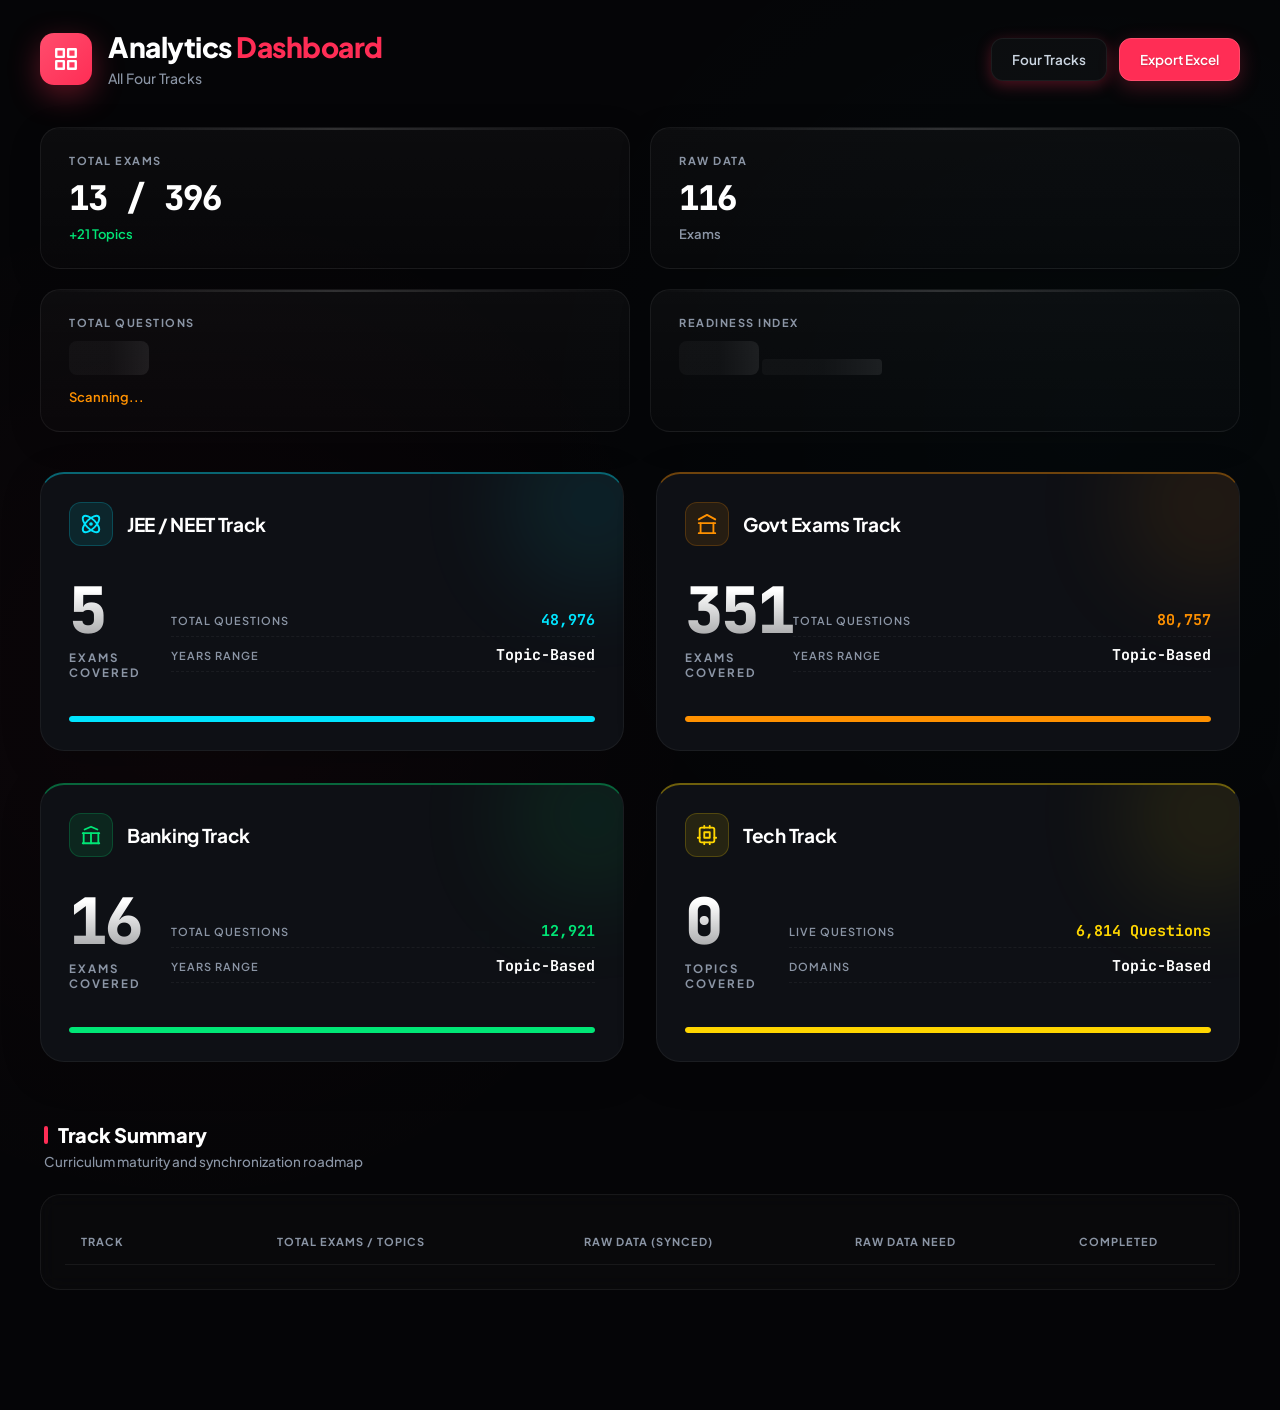
==== commit 9725c8b5: "feat: add UPSC CAPF AC and CMS exam data and implement new seeding and validation scripts" ====
--- a/index.html
+++ b/index.html
@@ -53,7 +53,9 @@
         radial-gradient(circle at 15% 50%, rgba(255, 45, 85, 0.03) 0%, transparent 40%),
         radial-gradient(circle at 85% 30%, rgba(0, 229, 255, 0.02) 0%, transparent 40%);
       color: var(--text-primary);
+      height: auto !important;
       min-height: 100vh;
+      overflow-y: auto !important;
       padding: 32px 40px 60px;
       -webkit-font-smoothing: antialiased;
     }
@@ -847,64 +849,10 @@
                 </tr>
             </thead>
             <tbody id="track-summary-body">
-                <!-- STATIC DATA PROVIDED BY USER -->
-                <tr>
-                    <td>
-                        <div class="track-name-cell">
-                            <div class="track-icon banking"><i class="fas fa-university"></i></div>
-                            Banking Track
-                        </div>
-                    </td>
-                    <td><span class="count-pill">17</span></td>
-                    <td>7</td>
-                    <td><span style="color: var(--text-muted)">10</span></td>
-                    <td style="color: var(--accent); font-weight: 700;">5</td>
-                </tr>
-                <tr>
-                    <td>
-                        <div class="track-name-cell">
-                            <div class="track-icon govt"><i class="fas fa-landmark"></i></div>
-                            Govt Exams Track
-                        </div>
-                    </td>
-                    <td><span class="count-pill">352</span></td>
-                    <td>102</td>
-                    <td><span style="color: var(--text-muted)">283</span></td>
-                    <td style="color: var(--accent); font-weight: 700;">2</td>
-                </tr>
-                <tr>
-                    <td>
-                        <div class="track-name-cell">
-                            <div class="track-icon jee"><i class="fas fa-atom"></i></div>
-                            JEE / NEET Track
-                        </div>
-                    </td>
-                    <td><span class="count-pill">6</span></td>
-                    <td>6</td>
-                    <td><span style="color: var(--text-muted)">0</span></td>
-                    <td style="color: var(--accent); font-weight: 700;">5</td>
-                </tr>
-                <tr>
-                    <td>
-                        <div class="track-name-cell">
-                            <div class="track-icon tech"><i class="fas fa-microchip"></i></div>
-                            Tech Track
-                        </div>
-                    </td>
-                    <td><span class="count-pill">21</span></td>
-                    <td>1</td>
-                    <td><span style="color: var(--text-muted)">20</span></td>
-                    <td style="color: var(--accent); font-weight: 700;">1</td>
-                </tr>
+                <!-- Dynamically Populated -->
             </tbody>
             <tfoot id="track-summary-foot">
-                <tr class="grand-total-row">
-                    <td>📊 GRAND TOTAL</td>
-                    <td>396</td>
-                    <td>116</td>
-                    <td>313</td>
-                    <td>13</td>
-                </tr>
+                <!-- Dynamically Populated -->
             </tfoot>
         </table>
     </div>
@@ -1058,8 +1006,65 @@
         }
         
         updateReadinessUI(progressData);
-      }
-
+        updateSummaryTable(progressData);
+      }
+    }
+
+    // 🚀 SUMMARY TABLE UPDATER
+    function updateSummaryTable(data) {
+        const body = document.getElementById('track-summary-body');
+        const foot = document.getElementById('track-summary-foot');
+        if (!body || !data.trackSummary) return;
+
+        body.innerHTML = '';
+        let totalExams = 0;
+        let totalRaw = 0;
+        let totalNeed = 0;
+        let totalCompleted = 0;
+
+        data.trackSummary.forEach(row => {
+            const trackKey = row.name.toLowerCase().includes('jee') ? 'jee' : 
+                            (row.name.toLowerCase().includes('bank') ? 'banking' : 
+                            (row.name.toLowerCase().includes('govt') ? 'govt' : 'tech'));
+            
+            const iconId = trackKey === 'jee' ? 'ic-atom' : 
+                          (trackKey === 'banking' ? 'ic-bank' : 
+                          (trackKey === 'govt' ? 'ic-inst' : 'ic-cpu'));
+
+            totalExams += row.totalExams;
+            totalRaw += row.raw;
+            totalNeed += row.need;
+            totalCompleted += row.completed;
+
+            const tr = document.createElement('tr');
+            tr.innerHTML = `
+                <td>
+                    <div class="track-name-cell">
+                        <div class="track-icon ${trackKey}">
+                            <svg width="14" height="14"><use href="#${iconId}"/></svg>
+                        </div>
+                        ${row.name} Track
+                    </div>
+                </td>
+                <td><span class="count-pill">${row.totalExams}</span></td>
+                <td>${row.raw}</td>
+                <td><span style="color: var(--text-muted)">${row.need}</span></td>
+                <td style="color: var(--accent); font-weight: 700;">${row.completed}</td>
+            `;
+            body.appendChild(tr);
+        });
+
+        if (foot) {
+            foot.innerHTML = `
+                <tr class="grand-total-row">
+                    <td>📊 GRAND TOTAL</td>
+                    <td>${totalExams}</td>
+                    <td>${totalRaw}</td>
+                    <td>${totalNeed}</td>
+                    <td>${totalCompleted}</td>
+                </tr>
+            `;
+        }
     }
 
     // ── READINESS UI UPDATER ──
@@ -1145,6 +1150,7 @@
         });
 
         updateReadinessUI(progressData);
+        updateSummaryTable(progressData);
 
         // 🚀 LIVE QUESTION COUNTS UPDATE
         if (progressData.totalQuestions) {
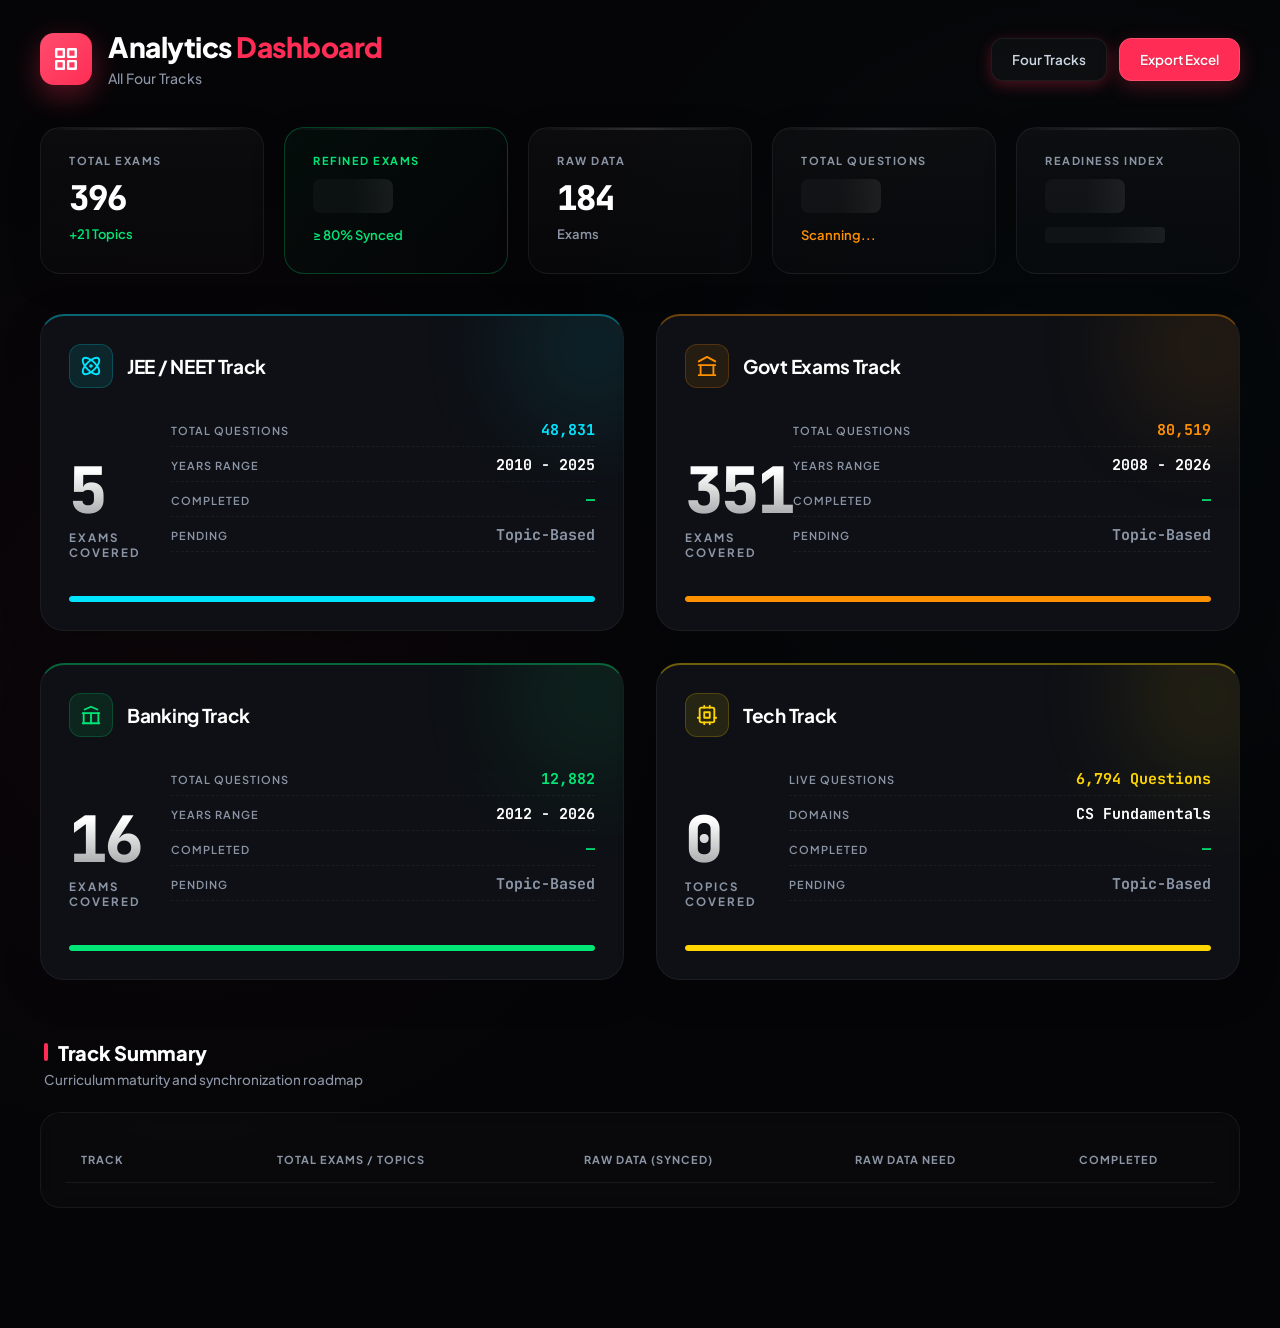
==== commit fb28ad83: "feat: add UPSC NDA exam support with new data seeding script and UI completion tracking" ====
--- a/index.html
+++ b/index.html
@@ -687,16 +687,22 @@
     </div>
   </header>
 
-  <div class="stats-grid">
+  <div class="stats-grid" style="grid-template-columns: repeat(5, 1fr);">
     <div class="stat-card">
       <span class="stat-label">Total Exams</span>
-      <div class="stat-value" id="stat-exams">13 / 396</div>
+      <div class="stat-value" id="stat-exams">396</div>
       <div class="stat-trend trend-up" id="stat-exams-trend">+21 Topics</div>
     </div>
 
+    <div class="stat-card" style="border-color: rgba(0,230,118,0.25); background: linear-gradient(135deg, rgba(0,230,118,0.04) 0%, transparent 100%);">
+      <span class="stat-label" style="color: var(--green);">Refined Exams</span>
+      <div class="stat-value skeleton" id="stat-refined" style="color: var(--green);"></div>
+      <div class="stat-trend trend-up" id="stat-refined-trend">≥ 80% Synced</div>
+    </div>
+
     <div class="stat-card">
       <span class="stat-label">Raw Data</span>
-      <div class="stat-value" id="stat-raw-data">116</div>
+      <div class="stat-value" id="stat-raw-data">184</div>
       <div class="stat-trend" style="color: var(--text-muted)">Exams</div>
     </div>
 
@@ -736,6 +742,8 @@
             <div class="m-row"><span class="m-lbl">Total Questions</span><span class="m-val skeleton" id="q-jee"
                 style="color:var(--blue)"></span></div>
             <div class="m-row"><span class="m-lbl">Years Range</span><span class="m-val">2010 - 2025</span></div>
+            <div class="m-row"><span class="m-lbl">Completed</span><span class="m-val" id="comp-jee" style="color:var(--green)">—</span></div>
+            <div class="m-row"><span class="m-lbl">Pending</span><span class="m-val" id="pend-jee" style="color:var(--text-muted)">—</span></div>
           </div>
         </div>
 
@@ -764,6 +772,8 @@
             <div class="m-row"><span class="m-lbl">Total Questions</span><span class="m-val skeleton" id="q-govt"
                 style="color:var(--orange)"></span></div>
             <div class="m-row"><span class="m-lbl">Years Range</span><span class="m-val">2008 - 2026</span></div>
+            <div class="m-row"><span class="m-lbl">Completed</span><span class="m-val" id="comp-govt" style="color:var(--green)">—</span></div>
+            <div class="m-row"><span class="m-lbl">Pending</span><span class="m-val" id="pend-govt" style="color:var(--text-muted)">—</span></div>
           </div>
         </div>
 
@@ -792,6 +802,8 @@
             <div class="m-row"><span class="m-lbl">Total Questions</span><span class="m-val skeleton" id="q-banking"
                 style="color:var(--green)"></span></div>
             <div class="m-row"><span class="m-lbl">Years Range</span><span class="m-val">2012 - 2026</span></div>
+            <div class="m-row"><span class="m-lbl">Completed</span><span class="m-val" id="comp-banking" style="color:var(--green)">—</span></div>
+            <div class="m-row"><span class="m-lbl">Pending</span><span class="m-val" id="pend-banking" style="color:var(--text-muted)">—</span></div>
           </div>
         </div>
 
@@ -820,6 +832,8 @@
             <div class="m-row"><span class="m-lbl">Live Questions</span><span class="m-val skeleton" id="q-tech"
                 style="color:var(--purple)"></span></div>
             <div class="m-row"><span class="m-lbl">Domains</span><span class="m-val">CS Fundamentals</span></div>
+            <div class="m-row"><span class="m-lbl">Completed</span><span class="m-val" id="comp-tech" style="color:var(--green)">—</span></div>
+            <div class="m-row"><span class="m-lbl">Pending</span><span class="m-val" id="pend-tech" style="color:var(--text-muted)">—</span></div>
           </div>
         </div>
 
@@ -1007,6 +1021,7 @@
         
         updateReadinessUI(progressData);
         updateSummaryTable(progressData);
+        updateCompletionStats(progressData);
       }
     }
 
@@ -1067,6 +1082,50 @@
         }
     }
 
+    // ── COMPLETION STATS ──
+    // Server computes this precisely: ≥80% year-target = complete for exam tracks,
+    // 200+ questions = complete for Tech Track topics.
+    function updateCompletionStats(progressData) {
+      if (!progressData) return;
+
+      const trackKeyMap = {
+        'JEE / NEET Track': 'jee',
+        'Banking Track':    'banking',
+        'Govt Exams Track': 'govt',
+        'Tech Track':       'tech'
+      };
+
+      const completed = progressData.completedPerTrack || {};
+      const pending   = progressData.pendingPerTrack   || {};
+
+      // Global refined count (all tracks)
+      let globalRefined = 0;
+      let globalTotal   = 0;
+      for (const v of Object.values(completed)) globalRefined += v;
+      for (const v of Object.values(completed)) globalTotal   += v;
+      for (const v of Object.values(pending))   globalTotal   += v;
+
+      const refinedEl = document.getElementById('stat-refined');
+      if (refinedEl) {
+        refinedEl.classList.remove('skeleton');
+        refinedEl.textContent = globalRefined;
+      }
+      const refinedTrend = document.getElementById('stat-refined-trend');
+      if (refinedTrend) {
+        refinedTrend.textContent = `${globalRefined} of ${globalTotal} exams \u226580%`;
+      }
+
+      // Per-track cards
+      for (const [trackName, key] of Object.entries(trackKeyMap)) {
+        const done = completed[trackName] || 0;
+        const pend = pending[trackName]   || 0;
+        const compEl = document.getElementById(`comp-${key}`);
+        const pendEl = document.getElementById(`pend-${key}`);
+        if (compEl) compEl.textContent = `${done} ${key === 'tech' ? 'Topics' : 'Exams'}`;
+        if (pendEl) pendEl.textContent = `${pend} ${key === 'tech' ? 'Topics' : 'Exams'}`;
+      }
+    }
+
     // ── READINESS UI UPDATER ──
     function updateReadinessUI(progressData) {
       const totalUpdated = progressData.totalUpdatedYears || 0;
@@ -1151,6 +1210,7 @@
 
         updateReadinessUI(progressData);
         updateSummaryTable(progressData);
+        updateCompletionStats(progressData);
 
         // 🚀 LIVE QUESTION COUNTS UPDATE
         if (progressData.totalQuestions) {
--- a/new.css
+++ b/new.css
@@ -960,6 +960,58 @@
     color: rgba(255, 255, 255, 0.3);
 }
 
+/* Block pointer on non-clickable cards */
+.year-card--not-conducted,
+.year-card--pending {
+    cursor: default;
+    pointer-events: none;
+}
+
+/* 🟢 HAS DATA — clickable synced card (replaces old bare :not() selector) */
+.year-card--has-data {
+    border-color: rgba(255, 255, 255, 0.1);
+    font-size: 18px;
+    font-weight: 700;
+    color: rgba(255, 255, 255, 0.85);
+    line-height: 1;
+    position: relative;
+}
+.year-card--has-data:hover {
+    border-color: var(--accent);
+    background: rgba(255, 45, 85, 0.07);
+    box-shadow: 0 4px 18px rgba(255, 45, 85, 0.18);
+}
+
+/* 🟡 EXTRA — out-of-range years with real data */
+.year-card--extra {
+    border-color: rgba(251, 191, 36, 0.3) !important;
+    background: rgba(251, 191, 36, 0.04) !important;
+    display: flex;
+    flex-direction: column;
+    align-items: center;
+    gap: 6px;
+}
+.year-card--extra:hover {
+    border-color: rgba(251, 191, 36, 0.7) !important;
+    background: rgba(251, 191, 36, 0.1) !important;
+    box-shadow: 0 4px 18px rgba(251, 191, 36, 0.15) !important;
+}
+
+/* Extra badge pill */
+.year-card__extra-badge {
+    display: inline-block;
+    font-size: 8.5px;
+    font-weight: 700;
+    text-transform: uppercase;
+    letter-spacing: 0.5px;
+    padding: 2px 7px;
+    border-radius: 6px;
+    background: rgba(251, 191, 36, 0.15);
+    color: #fbbf24;
+    border: 1px solid rgba(251, 191, 36, 0.3);
+    margin-top: 4px;
+    pointer-events: none;
+}
 
 /* ── PAPER CARDS ── */
 .paper-grid {
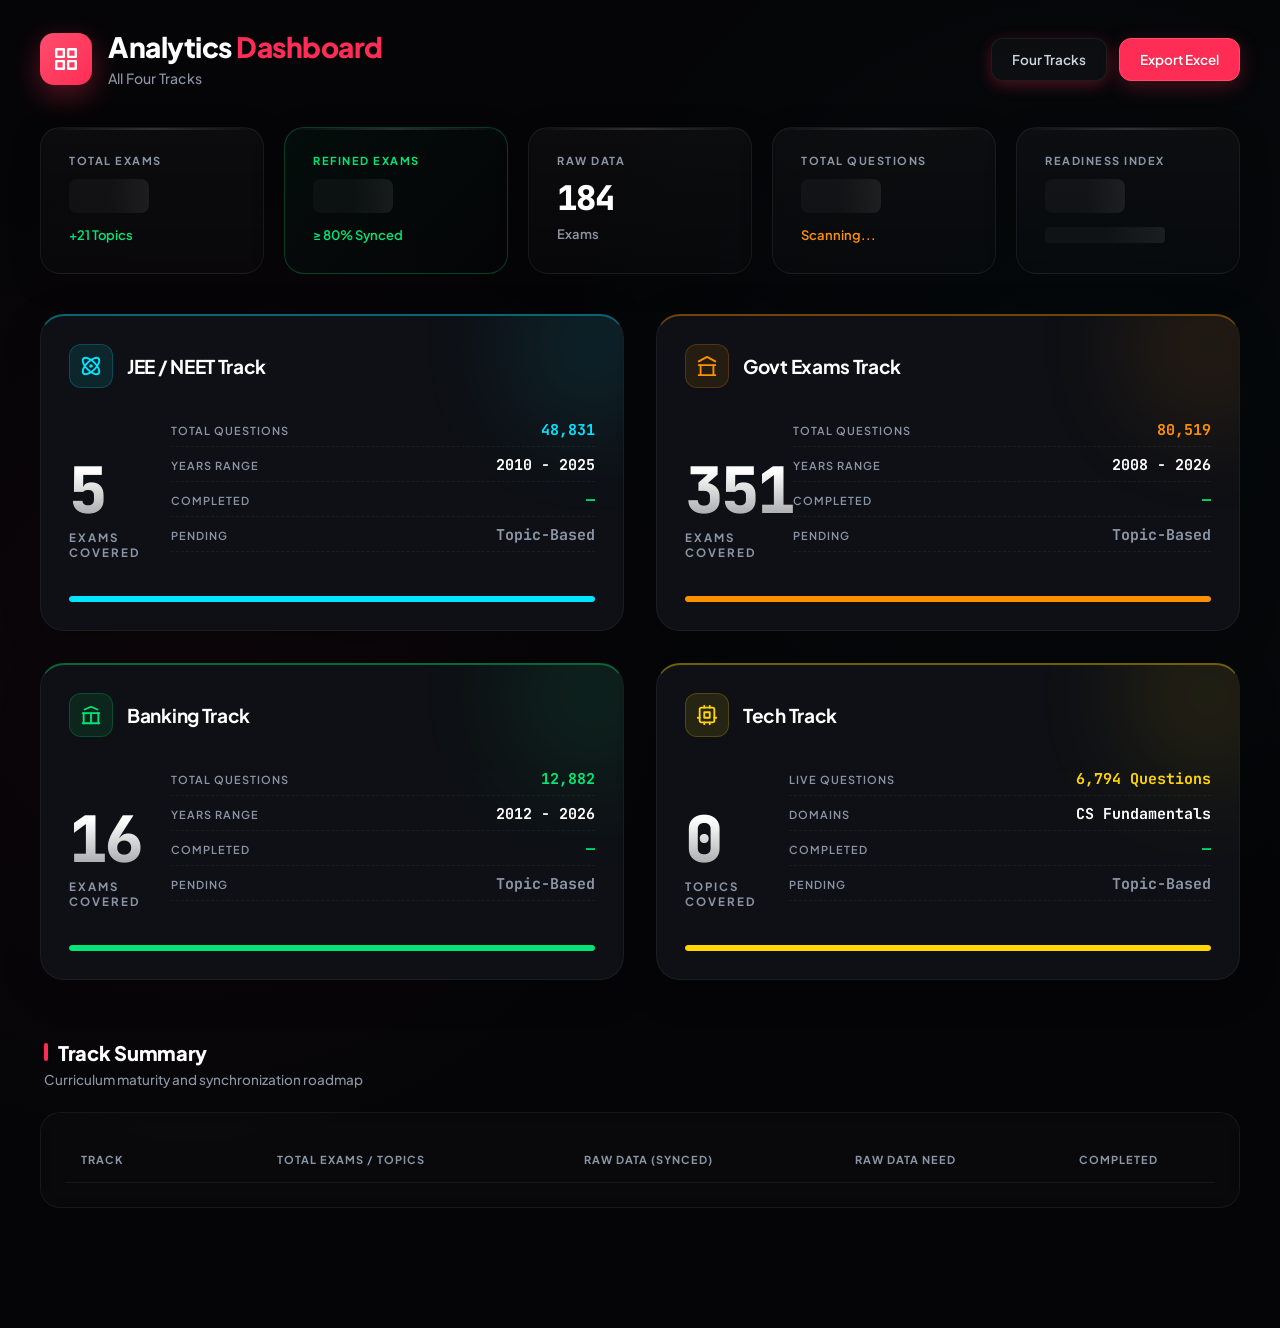
==== commit 7f8c7d92: "feat: implement dynamic loading and animation for total exams stat card" ====
--- a/index.html
+++ b/index.html
@@ -690,7 +690,7 @@
   <div class="stats-grid" style="grid-template-columns: repeat(5, 1fr);">
     <div class="stat-card">
       <span class="stat-label">Total Exams</span>
-      <div class="stat-value" id="stat-exams">396</div>
+      <div class="stat-value skeleton" id="stat-exams"></div>
       <div class="stat-trend trend-up" id="stat-exams-trend">+21 Topics</div>
     </div>
 
@@ -1013,6 +1013,7 @@
             examLabel.innerText = `+${techCount} Topics`;
         }
 
+        animateValue("stat-exams", 0, progressData.totalExams || 0, 1000);
         animateValue("stat-papers", 0, progressData.totalQuestions || 0, 1400);
         const yearTrend = document.querySelector('#stat-papers + .stat-trend');
         if (yearTrend && progressData.minYear < 3000) {
@@ -1212,6 +1213,17 @@
         updateSummaryTable(progressData);
         updateCompletionStats(progressData);
 
+        // 🚀 LIVE EXAM COUNTS UPDATE
+        if (progressData.totalExams) {
+            const statExams = document.getElementById('stat-exams');
+            if (statExams) {
+                const curVal = parseInt(statExams.innerText.replace(/,/g,'')) || 0;
+                if (curVal !== progressData.totalExams) {
+                    animateValue("stat-exams", curVal, progressData.totalExams, 1000);
+                }
+            }
+        }
+
         // 🚀 LIVE QUESTION COUNTS UPDATE
         if (progressData.totalQuestions) {
            const statPapers = document.getElementById('stat-papers');
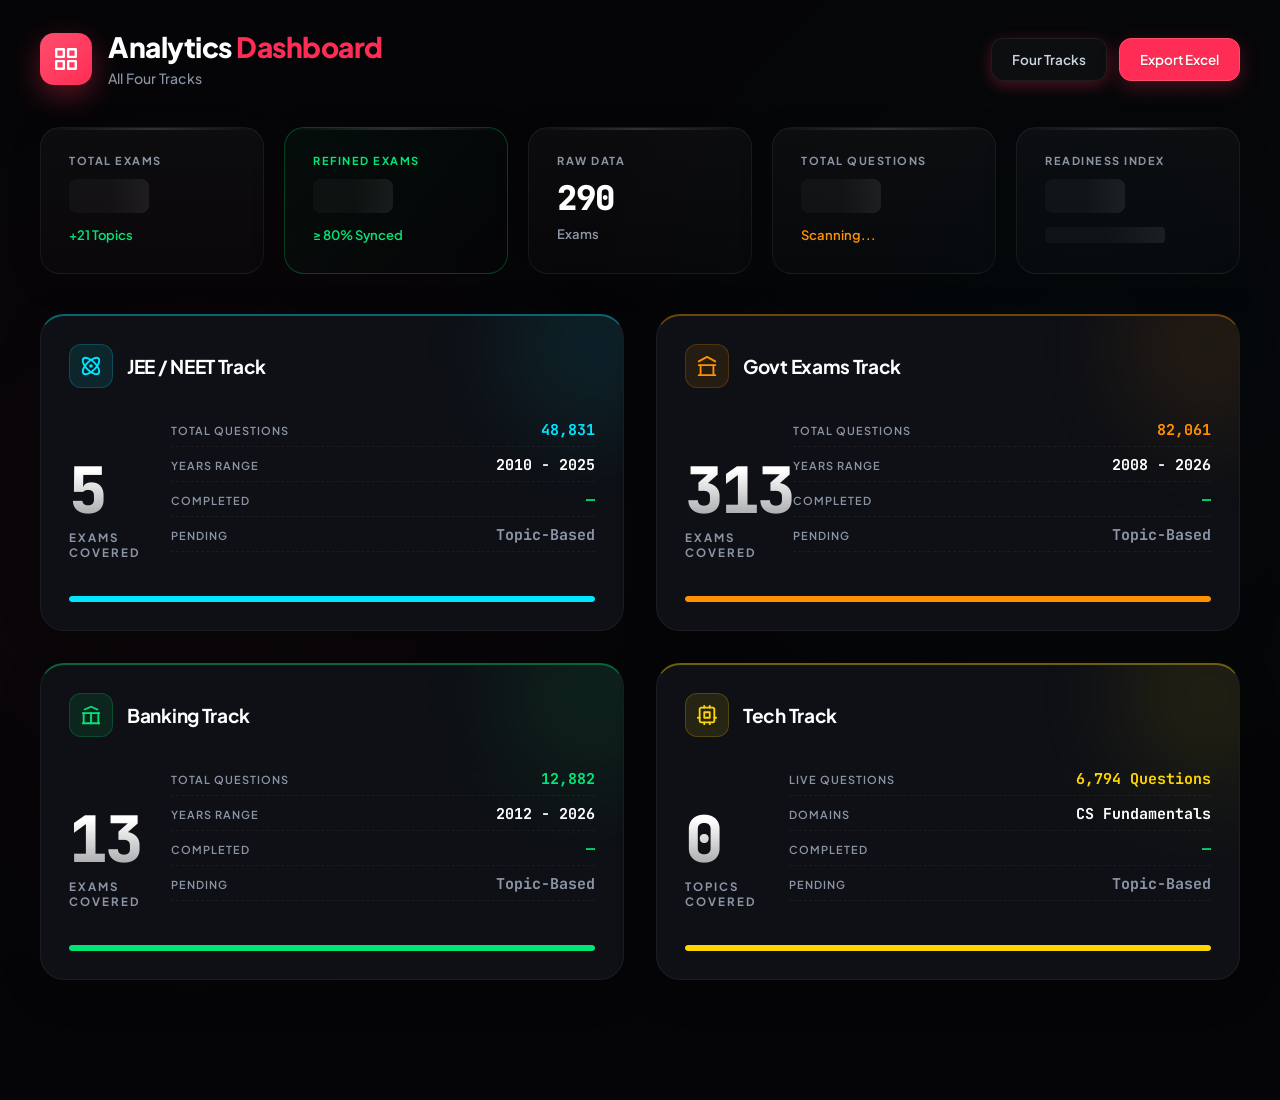
==== commit 6475ff6e: "feat: add exam topic data, implement API testing script, and update server utilities and scripts." ====
--- a/index.html
+++ b/index.html
@@ -702,7 +702,7 @@
 
     <div class="stat-card">
       <span class="stat-label">Raw Data</span>
-      <div class="stat-value" id="stat-raw-data">184</div>
+      <div class="stat-value" id="stat-raw-data">290</div>
       <div class="stat-trend" style="color: var(--text-muted)">Exams</div>
     </div>
 
@@ -844,34 +844,6 @@
 
     </div>
   </main>
-
-  <!-- 🚀 TRACK SUMMARY TABLE (REPOSITIONED BELOW CARDS) -->
-  <div class="section-container" style="margin-top: 60px; margin-bottom: 60px; width: 100%; padding: 0;">
-    <div class="qn-header" style="margin-bottom: 24px;">
-        <div class="qn-title">Track Summary</div>
-        <div class="qn-sub">Curriculum maturity and synchronization roadmap</div>
-    </div>
-    <div class="summary-table-wrapper">
-        <table class="summary-table">
-            <thead>
-                <tr>
-                    <th>Track</th>
-                    <th>Total Exams / Topics</th>
-                    <th>Raw Data (Synced)</th>
-                    <th>Raw Data Need</th>
-                    <th>Completed</th>
-                </tr>
-            </thead>
-            <tbody id="track-summary-body">
-                <!-- Dynamically Populated -->
-            </tbody>
-            <tfoot id="track-summary-foot">
-                <!-- Dynamically Populated -->
-            </tfoot>
-        </table>
-    </div>
-  </div>
-
 
   <script>
     function animateValue(id, start, end, duration, formatStr = false) {
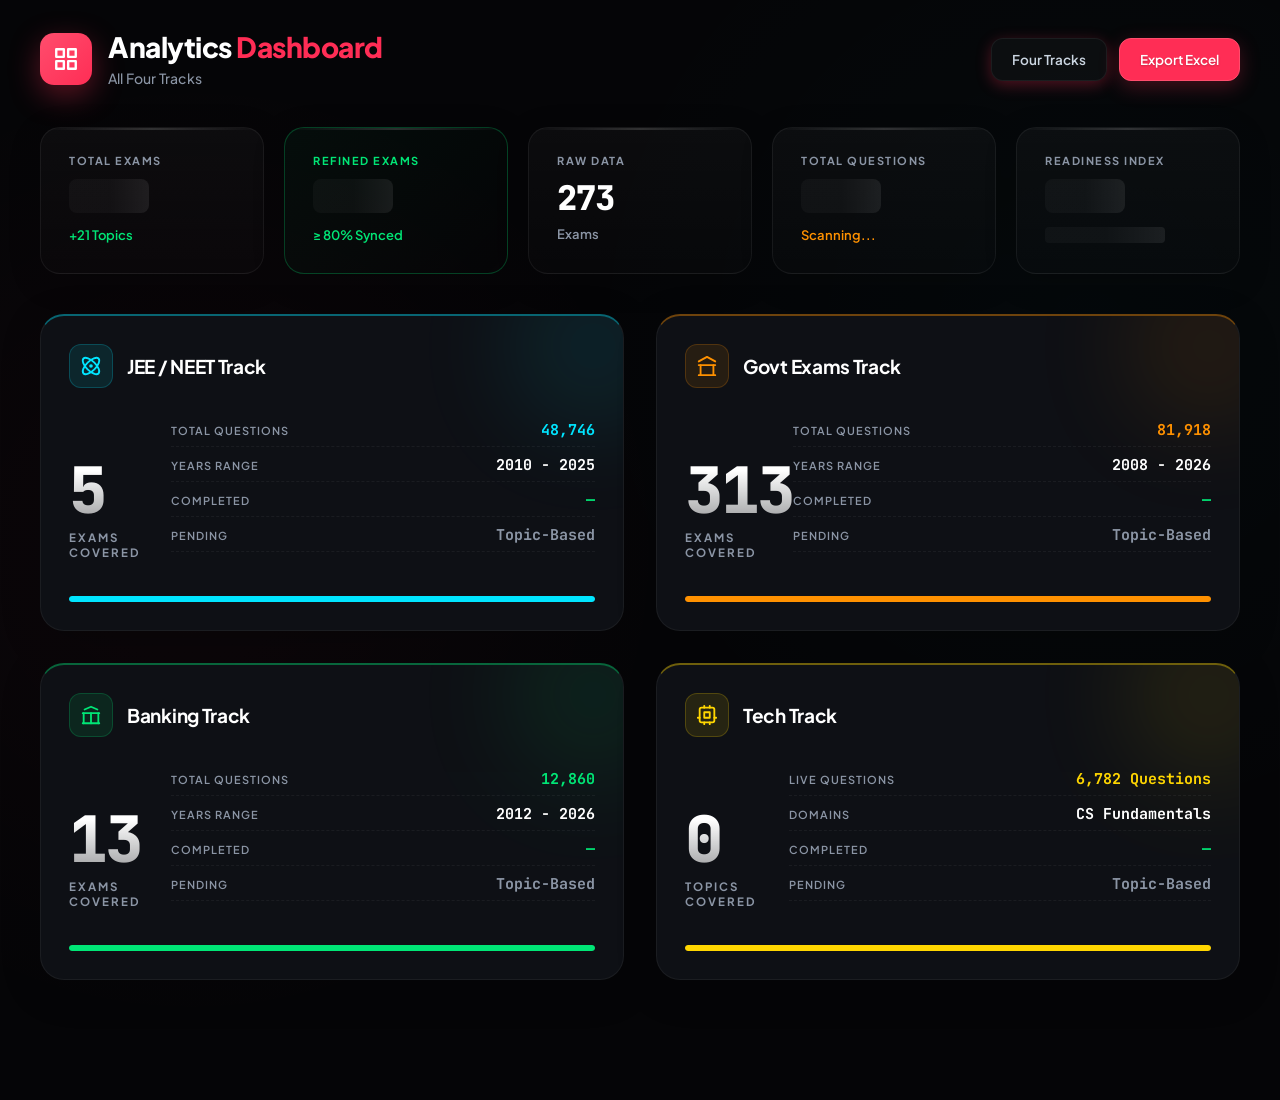
==== commit 6d19f0eb: "fix: update raw data count in index.html stat card" ====
--- a/index.html
+++ b/index.html
@@ -702,7 +702,7 @@
 
     <div class="stat-card">
       <span class="stat-label">Raw Data</span>
-      <div class="stat-value" id="stat-raw-data">290</div>
+      <div class="stat-value" id="stat-raw-data">273</div>
       <div class="stat-trend" style="color: var(--text-muted)">Exams</div>
     </div>
 
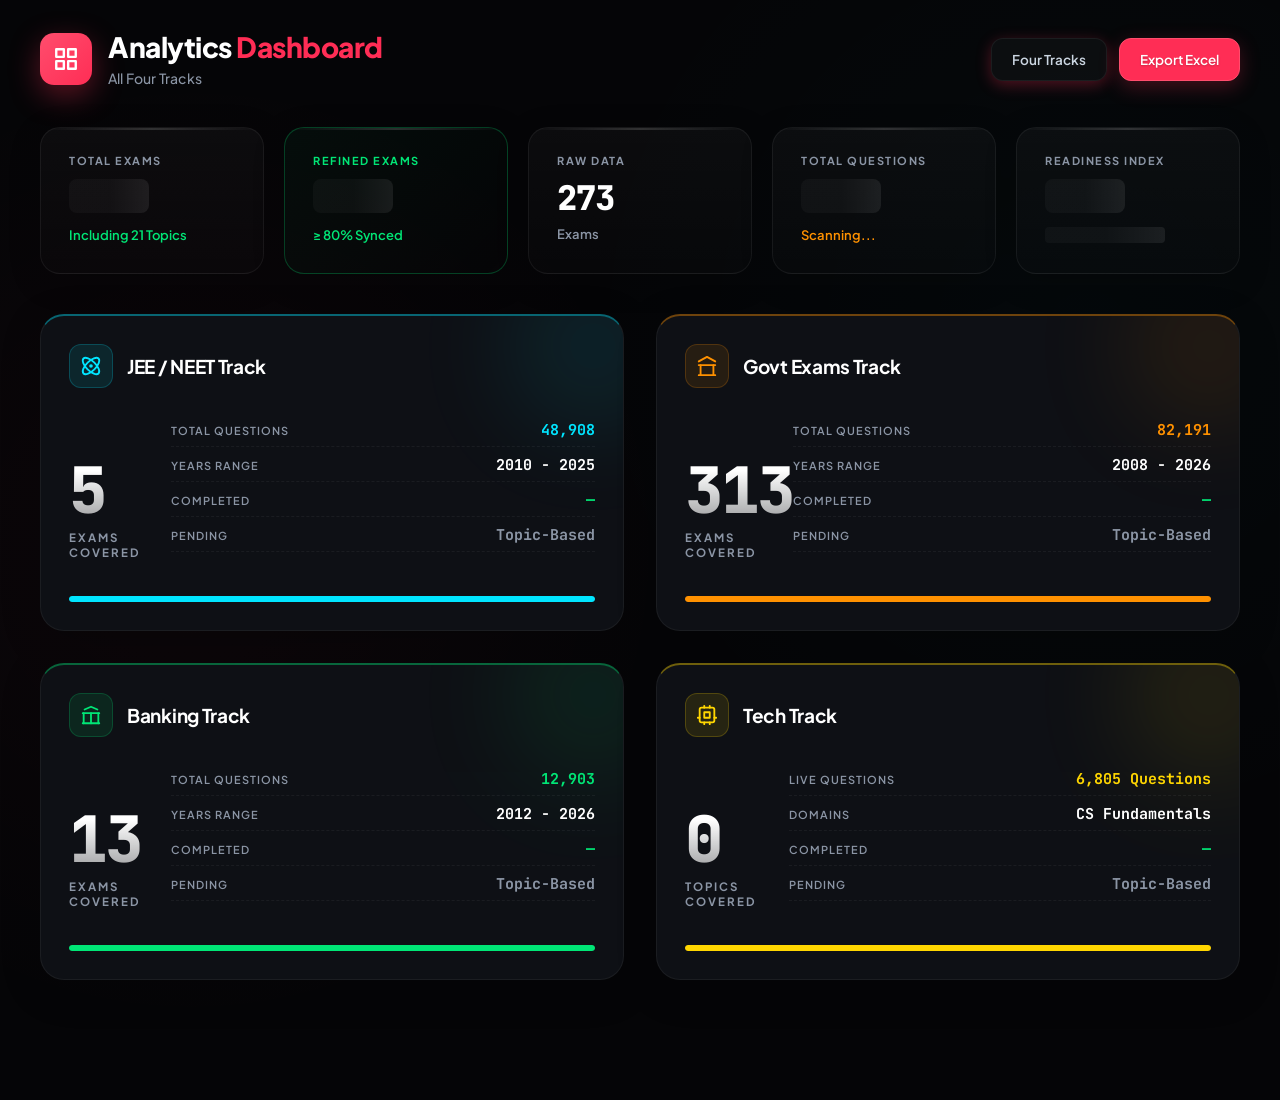
==== commit 4bf9f216: "feat: expand exam classification logic and populate state-specific government exam datasets" ====
--- a/index.html
+++ b/index.html
@@ -691,7 +691,7 @@
     <div class="stat-card">
       <span class="stat-label">Total Exams</span>
       <div class="stat-value skeleton" id="stat-exams"></div>
-      <div class="stat-trend trend-up" id="stat-exams-trend">+21 Topics</div>
+      <div class="stat-trend trend-up" id="stat-exams-trend">Including 21 Topics</div>
     </div>
 
     <div class="stat-card" style="border-color: rgba(0,230,118,0.25); background: linear-gradient(135deg, rgba(0,230,118,0.04) 0%, transparent 100%);">
